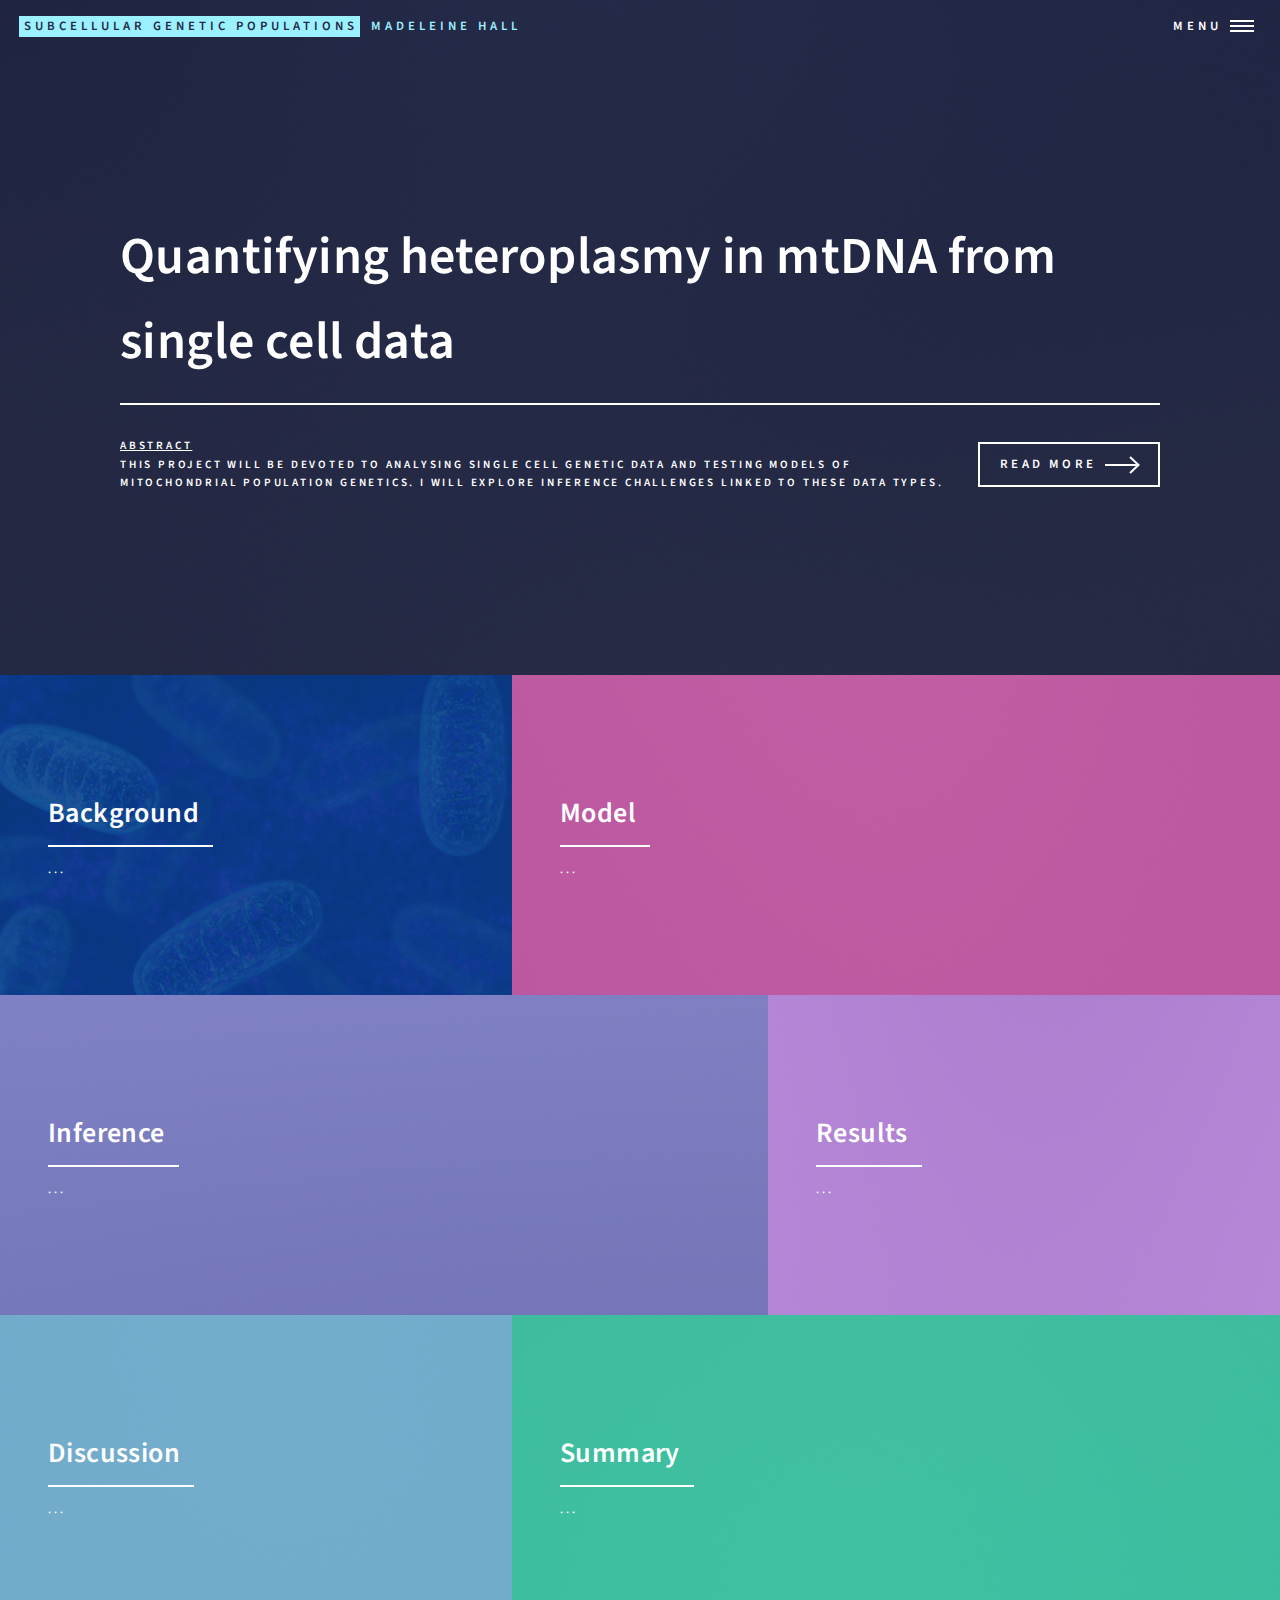
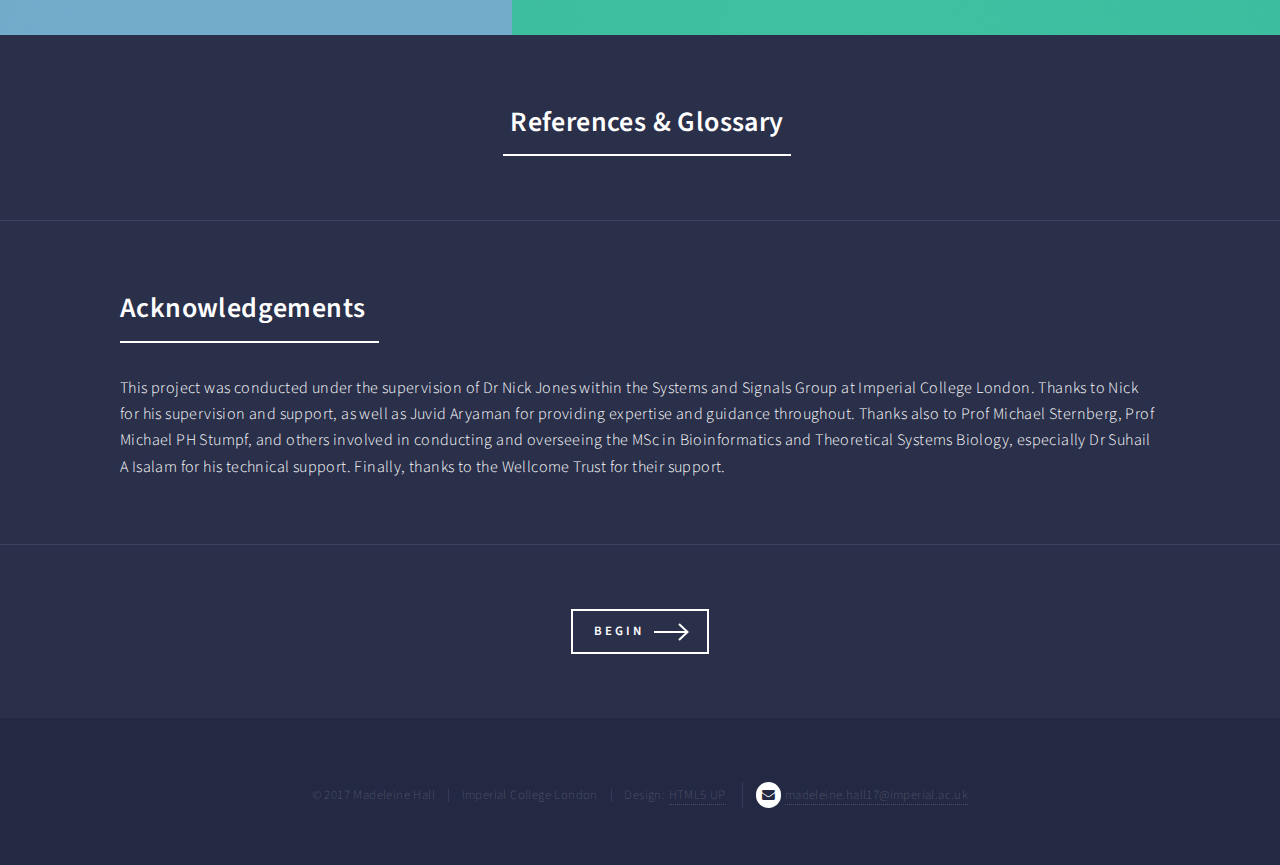
==== index.html @ 68532ef4 "latest" ====
<!DOCTYPE HTML>
<!--
	FORTY by HTML5
	html5up.net | @ajlkn
	Free for personal and commercial use under the CCA 3.0 license (html5up.net/license)
-->
<html>
	<head>
		<title>Subcellular Genetic Populations</title>
		<meta charset="utf-8" />
		<meta name="viewport" content="width=device-width, initial-scale=1, user-scalable=no" />
		<!--[if lte IE 8]><script src="assets/js/ie/html5shiv.js"></script><![endif]-->
		<link rel="stylesheet" href="assets/css/main.css" />
		<!--[if lte IE 9]><link rel="stylesheet" href="assets/css/ie9.css" /><![endif]-->
		<!--[if lte IE 8]><link rel="stylesheet" href="assets/css/ie8.css" /><![endif]-->
	</head>
	<body>

		<!-- Wrapper -->
			<div id="wrapper">

				<!-- Header -->
					<header id="header" class="alt">
						<a href="index.html" class="logo"><strong>Subcellular Genetic Populations</strong> <span>Madeleine Hall</span></a>
						<nav>
							<a href="#menu">Menu</a>
						</nav>
					</header>

				<!-- Menu -->
					<nav id="menu">
						<ul class="links">
							<li><a href="index.html">Home</a></li>
							<li><a href="background.html">Background</a></li>
							<li><a href="model.html">Model</a></li>
							<li><a href="inference.html">Inference</a></li>
							<li><a href="results.html">Results</a></li>
							<li><a href="discussion.html">Discussion</a></li>
							<li><a href="summary.html">Summary</a></li>
							<li><a href="references.html">References & Glossary</a></li>
						</ul>
						<ul class="actions vertical">
							<li><a href="#" class="button special fit">Read More</a></li>

						</ul>
					</nav>

				<!-- Banner -->
					<section id="banner" class="major">
						<div class="inner">

							<header class="major">
								<h1>Quantifying heteroplasmy in mtDNA from single cell data</h1>

							</header>
							<div class="content">
								<p> <u>Abstract</u> <br /> This project will be devoted to analysing single cell genetic data and testing models of
mitochondrial population genetics. I will explore inference challenges linked to these data types.<br />
</p>
								<ul class="actions">
									<li><a href="#one" class="button next scrolly">Read More</a></li>
								</ul>
							</div>
						</div>
					</section>

				<!-- Main -->
					<div id="main">

						<!-- One -->
							<section id="one" class="tiles">
								<article>
									<span class="image">
										<img src="images/mitochondria.jpg" alt="" />
									</span>
									<header class="major">
										<h3><a href="background.html" class="link">Background</a></h3>
										<p>...</p>
									</header>
								</article>
								<article>
									<span class="image">
										<img src="images/pic02.jpg" alt="" />
									</span>
									<header class="major">
										<h3><a href="model.html" class="link">Model</a></h3>
										<p>...</p>
									</header>
								</article>
								<article>
									<span class="image">
										<img src="images/pic03.jpg" alt="" />
									</span>
									<header class="major">
										<h3><a href="inference.html" class="link">Inference</a></h3>
										<p>...</p>
									</header>
								</article>
								<article>
									<span class="image">
										<img src="images/pic04.jpg" alt="" />
									</span>
									<header class="major">
										<h3><a href="results.html" class="link">Results</a></h3>
										<p>...</p>
									</header>
								</article>
								<article>
									<span class="image">
										<img src="images/pic05.jpg" alt="" />
									</span>
									<header class="major">
										<h3><a href="discussion.html" class="link">Discussion</a></h3>
										<p>...</p>
									</header>
								</article>
								<article>
									<span class="image">
										<img src="images/pic06.jpg" alt="" />
									</span>
									<header class="major">
										<h3><a href="summary.html" class="link">Summary</a></h3>
										<p>...</p>
									</header>
								</article>
							</section>


						<!-- Two -->
							<section id="refs">
								<div class="inner">
									<ul class="actions">
										<center>
											<header class="major">
												<h2><a href="references.html" class="link">References & Glossary</a></h2>
											</header>
										</center>
									</ul>

								</div>
							</section>


							<section id="two">
								<div class="inner">
									<header class="major">
										<h2>Acknowledgements</h2>
									</header>
									<p>This project was conducted under the supervision of Dr Nick Jones within the Systems and Signals Group at Imperial College London. Thanks to Nick for his supervision and support, as well as Juvid Aryaman for providing expertise and guidance throughout. Thanks also to Prof Michael Sternberg, Prof Michael PH Stumpf, and others involved in conducting and overseeing the MSc in Bioinformatics and Theoretical Systems Biology, especially Dr Suhail A Isalam for his technical support. Finally, thanks to the Wellcome Trust for their support.</p>
									<!-- <ul class="actions">
										<li><a href="landing.html" class="button next">Get Started</a></li>
									</ul> -->
								</div>


							</section>

							<section id="next">
								<div class="inner">
									<ul class="actions">
										<center>
										<li><a href="background.html" class="button next">Begin</a></li>
									</center>
									</ul>
								</div>
							</section>

					</div>

				<!-- Contact -->
					<!-- <section id="contact">
						<div class="inner">
							<section>
								<form method="post" action="#">
									<div class="field half first">
										<label for="name">Name</label>
										<input type="text" name="name" id="name" />
									</div>
									<div class="field half">
										<label for="email">Email</label>
										<input type="text" name="email" id="email" />
									</div>
									<div class="field">
										<label for="message">Message</label>
										<textarea name="message" id="message" rows="6"></textarea>
									</div>
									<ul class="actions">
										<li><input type="submit" value="Send Message" class="special" /></li>
										<li><input type="reset" value="Clear" /></li>
									</ul>
								</form>
							</section>
							<section class="split">
								<section>
									<div class="contact-method">
										<span class="icon alt fa-envelope"></span>
										<h3>Email</h3>
										<a href="#">madeleine.hall17@imperial.ac.uk</a>
									</div>
								</section> -->
								<!-- <section>
									<div class="contact-method">
										<span class="icon alt fa-phone"></span>
										<h3>Phone</h3>
										<span>(000) 000-0000 x12387</span>
									</div>
								</section> -->
								<!-- <section>
									<div class="contact-method">
										<span class="icon alt fa-home"></span>
										<h3>Address</h3>
										<span>1234 Somewhere Road #5432<br />
										Nashville, TN 00000<br />
										United States of America</span>
									</div>
								</section> -->
							<!-- </section>
						</div>
					</section> -->

				<!-- Footer -->
					<footer id="footer">
						<div class="inner">
						<center>

							<!-- <ul class="icons">
								<li><a href="#" class="icon alt fa-twitter"><span class="label">Twitter</span></a></li>
								<li><a href="#" class="icon alt fa-facebook"><span class="label">Facebook</span></a></li>
								<li><a href="#" class="icon alt fa-instagram"><span class="label">Instagram</span></a></li>
								<li><a href="#" class="icon alt fa-github"><span class="label">GitHub</span></a></li>
								<li><a href="#" class="icon alt fa-linkedin"><span class="label">LinkedIn</span></a></li>
							</ul> -->
							<ul class="copyright">
								<li>&copy; 2017 Madeleine Hall</li><li>Imperial College London</li><li>Design: <a href="https://html5up.net">HTML5 UP</a></li>
								<li> <span class="icon alt fa-envelope"> </span> <a>madeleine.hall17@imperial.ac.uk</a>
							</ul>
						</center>

						</div>

					</footer>

			</div>


		<!-- Scripts -->
			<script src="assets/js/jquery.min.js"></script>
			<script src="assets/js/jquery.scrolly.min.js"></script>
			<script src="assets/js/jquery.scrollex.min.js"></script>
			<script src="assets/js/skel.min.js"></script>
			<script src="assets/js/util.js"></script>
			<!--[if lte IE 8]><script src="assets/js/ie/respond.min.js"></script><![endif]-->
			<script src="assets/js/main.js"></script>


	</body>
</html>
---- assets/css/main.css ----
@import url(font-awesome.min.css);
@import url("https://fonts.googleapis.com/css?family=Source+Sans+Pro:300,300italic,600,600italic");

/*
	Forty by HTML5 UP
	html5up.net | @ajlkn
	Free for personal and commercial use under the CCA 3.0 license (html5up.net/license)
*/

/* Reset */

	html, body, div, span, applet, object, iframe, h1, h2, h3, h4, h5, h6, p, blockquote, pre, a, abbr, acronym, address, big, cite, code, del, dfn, em, img, ins, kbd, q, s, samp, small, strike, strong, sub, sup, tt, var, b, u, i, center, dl, dt, dd, ol, ul, li, fieldset, form, label, legend, table, caption, tbody, tfoot, thead, tr, th, td, article, aside, canvas, details, embed, figure, figcaption, footer, header, hgroup, menu, nav, output, ruby, section, summary, time, mark, audio, video {
		margin: 0;
		padding: 0;
		border: 0;
		font-size: 100%;
		font: inherit;
		vertical-align: baseline;
	}

	article, aside, details, figcaption, figure, footer, header, hgroup, menu, nav, section {
		display: block;
	}

	body {
		line-height: 1;
	}

	ol, ul {
		list-style: none;
	}

	blockquote, q {
		quotes: none;
	}

	blockquote:before, blockquote:after, q:before, q:after {
		content: '';
		content: none;
	}

	table {
		border-collapse: collapse;
		border-spacing: 0;
	}

	body {
		-webkit-text-size-adjust: none;
	}

/* Box Model */

	*, *:before, *:after {
		-moz-box-sizing: border-box;
		-webkit-box-sizing: border-box;
		box-sizing: border-box;
	}

/* Grid */

	.row {
		border-bottom: solid 1px transparent;
		-moz-box-sizing: border-box;
		-webkit-box-sizing: border-box;
		box-sizing: border-box;
	}

	.row > * {
		float: left;
		-moz-box-sizing: border-box;
		-webkit-box-sizing: border-box;
		box-sizing: border-box;
	}

	.row:after, .row:before {
		content: '';
		display: block;
		clear: both;
		height: 0;
	}

	.row.uniform > * > :first-child {
		margin-top: 0;
	}

	.row.uniform > * > :last-child {
		margin-bottom: 0;
	}

	.row.\30 \25 > * {
		padding: 0 0 0 0em;
	}

	.row.\30 \25 {
		margin: 0 0 -1px 0em;
	}

	.row.uniform.\30 \25 > * {
		padding: 0em 0 0 0em;
	}

	.row.uniform.\30 \25 {
		margin: 0em 0 -1px 0em;
	}

	.row > * {
		padding: 0 0 0 2em;
	}

	.row {
		margin: 0 0 -1px -2em;
	}

	.row.uniform > * {
		padding: 2em 0 0 2em;
	}

	.row.uniform {
		margin: -2em 0 -1px -2em;
	}

	.row.\32 00\25 > * {
		padding: 0 0 0 4em;
	}

	.row.\32 00\25 {
		margin: 0 0 -1px -4em;
	}

	.row.uniform.\32 00\25 > * {
		padding: 4em 0 0 4em;
	}

	.row.uniform.\32 00\25 {
		margin: -4em 0 -1px -4em;
	}

	.row.\31 50\25 > * {
		padding: 0 0 0 3em;
	}

	.row.\31 50\25 {
		margin: 0 0 -1px -3em;
	}

	.row.uniform.\31 50\25 > * {
		padding: 3em 0 0 3em;
	}

	.row.uniform.\31 50\25 {
		margin: -3em 0 -1px -3em;
	}

	.row.\35 0\25 > * {
		padding: 0 0 0 1em;
	}

	.row.\35 0\25 {
		margin: 0 0 -1px -1em;
	}

	.row.uniform.\35 0\25 > * {
		padding: 1em 0 0 1em;
	}

	.row.uniform.\35 0\25 {
		margin: -1em 0 -1px -1em;
	}

	.row.\32 5\25 > * {
		padding: 0 0 0 0.5em;
	}

	.row.\32 5\25 {
		margin: 0 0 -1px -0.5em;
	}

	.row.uniform.\32 5\25 > * {
		padding: 0.5em 0 0 0.5em;
	}

	.row.uniform.\32 5\25 {
		margin: -0.5em 0 -1px -0.5em;
	}

	.\31 2u, .\31 2u\24 {
		width: 100%;
		clear: none;
		margin-left: 0;
	}

	.\31 1u, .\31 1u\24 {
		width: 91.6666666667%;
		clear: none;
		margin-left: 0;
	}

	.\31 0u, .\31 0u\24 {
		width: 83.3333333333%;
		clear: none;
		margin-left: 0;
	}

	.\39 u, .\39 u\24 {
		width: 75%;
		clear: none;
		margin-left: 0;
	}

	.\38 u, .\38 u\24 {
		width: 66.6666666667%;
		clear: none;
		margin-left: 0;
	}

	.\37 u, .\37 u\24 {
		width: 58.3333333333%;
		clear: none;
		margin-left: 0;
	}

	.\36 u, .\36 u\24 {
		width: 50%;
		clear: none;
		margin-left: 0;
	}

	.\35 u, .\35 u\24 {
		width: 41.6666666667%;
		clear: none;
		margin-left: 0;
	}

	.\34 u, .\34 u\24 {
		width: 33.3333333333%;
		clear: none;
		margin-left: 0;
	}

	.\33 u, .\33 u\24 {
		width: 25%;
		clear: none;
		margin-left: 0;
	}

	.\32 u, .\32 u\24 {
		width: 16.6666666667%;
		clear: none;
		margin-left: 0;
	}

	.\31 u, .\31 u\24 {
		width: 8.3333333333%;
		clear: none;
		margin-left: 0;
	}

	.\31 2u\24 + *,
	.\31 1u\24 + *,
	.\31 0u\24 + *,
	.\39 u\24 + *,
	.\38 u\24 + *,
	.\37 u\24 + *,
	.\36 u\24 + *,
	.\35 u\24 + *,
	.\34 u\24 + *,
	.\33 u\24 + *,
	.\32 u\24 + *,
	.\31 u\24 + * {
		clear: left;
	}

	.\-11u {
		margin-left: 91.66667%;
	}

	.\-10u {
		margin-left: 83.33333%;
	}

	.\-9u {
		margin-left: 75%;
	}

	.\-8u {
		margin-left: 66.66667%;
	}

	.\-7u {
		margin-left: 58.33333%;
	}

	.\-6u {
		margin-left: 50%;
	}

	.\-5u {
		margin-left: 41.66667%;
	}

	.\-4u {
		margin-left: 33.33333%;
	}

	.\-3u {
		margin-left: 25%;
	}

	.\-2u {
		margin-left: 16.66667%;
	}

	.\-1u {
		margin-left: 8.33333%;
	}

	@media screen and (max-width: 1680px) {

		.row > * {
			padding: 0 0 0 2em;
		}

		.row {
			margin: 0 0 -1px -2em;
		}

		.row.uniform > * {
			padding: 2em 0 0 2em;
		}

		.row.uniform {
			margin: -2em 0 -1px -2em;
		}

		.row.\32 00\25 > * {
			padding: 0 0 0 4em;
		}

		.row.\32 00\25 {
			margin: 0 0 -1px -4em;
		}

		.row.uniform.\32 00\25 > * {
			padding: 4em 0 0 4em;
		}

		.row.uniform.\32 00\25 {
			margin: -4em 0 -1px -4em;
		}

		.row.\31 50\25 > * {
			padding: 0 0 0 3em;
		}

		.row.\31 50\25 {
			margin: 0 0 -1px -3em;
		}

		.row.uniform.\31 50\25 > * {
			padding: 3em 0 0 3em;
		}

		.row.uniform.\31 50\25 {
			margin: -3em 0 -1px -3em;
		}

		.row.\35 0\25 > * {
			padding: 0 0 0 1em;
		}

		.row.\35 0\25 {
			margin: 0 0 -1px -1em;
		}

		.row.uniform.\35 0\25 > * {
			padding: 1em 0 0 1em;
		}

		.row.uniform.\35 0\25 {
			margin: -1em 0 -1px -1em;
		}

		.row.\32 5\25 > * {
			padding: 0 0 0 0.5em;
		}

		.row.\32 5\25 {
			margin: 0 0 -1px -0.5em;
		}

		.row.uniform.\32 5\25 > * {
			padding: 0.5em 0 0 0.5em;
		}

		.row.uniform.\32 5\25 {
			margin: -0.5em 0 -1px -0.5em;
		}

		.\31 2u\28xlarge\29, .\31 2u\24\28xlarge\29 {
			width: 100%;
			clear: none;
			margin-left: 0;
		}

		.\31 1u\28xlarge\29, .\31 1u\24\28xlarge\29 {
			width: 91.6666666667%;
			clear: none;
			margin-left: 0;
		}

		.\31 0u\28xlarge\29, .\31 0u\24\28xlarge\29 {
			width: 83.3333333333%;
			clear: none;
			margin-left: 0;
		}

		.\39 u\28xlarge\29, .\39 u\24\28xlarge\29 {
			width: 75%;
			clear: none;
			margin-left: 0;
		}

		.\38 u\28xlarge\29, .\38 u\24\28xlarge\29 {
			width: 66.6666666667%;
			clear: none;
			margin-left: 0;
		}

		.\37 u\28xlarge\29, .\37 u\24\28xlarge\29 {
			width: 58.3333333333%;
			clear: none;
			margin-left: 0;
		}

		.\36 u\28xlarge\29, .\36 u\24\28xlarge\29 {
			width: 50%;
			clear: none;
			margin-left: 0;
		}

		.\35 u\28xlarge\29, .\35 u\24\28xlarge\29 {
			width: 41.6666666667%;
			clear: none;
			margin-left: 0;
		}

		.\34 u\28xlarge\29, .\34 u\24\28xlarge\29 {
			width: 33.3333333333%;
			clear: none;
			margin-left: 0;
		}

		.\33 u\28xlarge\29, .\33 u\24\28xlarge\29 {
			width: 25%;
			clear: none;
			margin-left: 0;
		}

		.\32 u\28xlarge\29, .\32 u\24\28xlarge\29 {
			width: 16.6666666667%;
			clear: none;
			margin-left: 0;
		}

		.\31 u\28xlarge\29, .\31 u\24\28xlarge\29 {
			width: 8.3333333333%;
			clear: none;
			margin-left: 0;
		}

		.\31 2u\24\28xlarge\29 + *,
		.\31 1u\24\28xlarge\29 + *,
		.\31 0u\24\28xlarge\29 + *,
		.\39 u\24\28xlarge\29 + *,
		.\38 u\24\28xlarge\29 + *,
		.\37 u\24\28xlarge\29 + *,
		.\36 u\24\28xlarge\29 + *,
		.\35 u\24\28xlarge\29 + *,
		.\34 u\24\28xlarge\29 + *,
		.\33 u\24\28xlarge\29 + *,
		.\32 u\24\28xlarge\29 + *,
		.\31 u\24\28xlarge\29 + * {
			clear: left;
		}

		.\-11u\28xlarge\29 {
			margin-left: 91.66667%;
		}

		.\-10u\28xlarge\29 {
			margin-left: 83.33333%;
		}

		.\-9u\28xlarge\29 {
			margin-left: 75%;
		}

		.\-8u\28xlarge\29 {
			margin-left: 66.66667%;
		}

		.\-7u\28xlarge\29 {
			margin-left: 58.33333%;
		}

		.\-6u\28xlarge\29 {
			margin-left: 50%;
		}

		.\-5u\28xlarge\29 {
			margin-left: 41.66667%;
		}

		.\-4u\28xlarge\29 {
			margin-left: 33.33333%;
		}

		.\-3u\28xlarge\29 {
			margin-left: 25%;
		}

		.\-2u\28xlarge\29 {
			margin-left: 16.66667%;
		}

		.\-1u\28xlarge\29 {
			margin-left: 8.33333%;
		}

	}

	@media screen and (max-width: 1280px) {

		.row > * {
			padding: 0 0 0 1.5em;
		}

		.row {
			margin: 0 0 -1px -1.5em;
		}

		.row.uniform > * {
			padding: 1.5em 0 0 1.5em;
		}

		.row.uniform {
			margin: -1.5em 0 -1px -1.5em;
		}

		.row.\32 00\25 > * {
			padding: 0 0 0 3em;
		}

		.row.\32 00\25 {
			margin: 0 0 -1px -3em;
		}

		.row.uniform.\32 00\25 > * {
			padding: 3em 0 0 3em;
		}

		.row.uniform.\32 00\25 {
			margin: -3em 0 -1px -3em;
		}

		.row.\31 50\25 > * {
			padding: 0 0 0 2.25em;
		}

		.row.\31 50\25 {
			margin: 0 0 -1px -2.25em;
		}

		.row.uniform.\31 50\25 > * {
			padding: 2.25em 0 0 2.25em;
		}

		.row.uniform.\31 50\25 {
			margin: -2.25em 0 -1px -2.25em;
		}

		.row.\35 0\25 > * {
			padding: 0 0 0 0.75em;
		}

		.row.\35 0\25 {
			margin: 0 0 -1px -0.75em;
		}

		.row.uniform.\35 0\25 > * {
			padding: 0.75em 0 0 0.75em;
		}

		.row.uniform.\35 0\25 {
			margin: -0.75em 0 -1px -0.75em;
		}

		.row.\32 5\25 > * {
			padding: 0 0 0 0.375em;
		}

		.row.\32 5\25 {
			margin: 0 0 -1px -0.375em;
		}

		.row.uniform.\32 5\25 > * {
			padding: 0.375em 0 0 0.375em;
		}

		.row.uniform.\32 5\25 {
			margin: -0.375em 0 -1px -0.375em;
		}

		.\31 2u\28large\29, .\31 2u\24\28large\29 {
			width: 100%;
			clear: none;
			margin-left: 0;
		}

		.\31 1u\28large\29, .\31 1u\24\28large\29 {
			width: 91.6666666667%;
			clear: none;
			margin-left: 0;
		}

		.\31 0u\28large\29, .\31 0u\24\28large\29 {
			width: 83.3333333333%;
			clear: none;
			margin-left: 0;
		}

		.\39 u\28large\29, .\39 u\24\28large\29 {
			width: 75%;
			clear: none;
			margin-left: 0;
		}

		.\38 u\28large\29, .\38 u\24\28large\29 {
			width: 66.6666666667%;
			clear: none;
			margin-left: 0;
		}

		.\37 u\28large\29, .\37 u\24\28large\29 {
			width: 58.3333333333%;
			clear: none;
			margin-left: 0;
		}

		.\36 u\28large\29, .\36 u\24\28large\29 {
			width: 50%;
			clear: none;
			margin-left: 0;
		}

		.\35 u\28large\29, .\35 u\24\28large\29 {
			width: 41.6666666667%;
			clear: none;
			margin-left: 0;
		}

		.\34 u\28large\29, .\34 u\24\28large\29 {
			width: 33.3333333333%;
			clear: none;
			margin-left: 0;
		}

		.\33 u\28large\29, .\33 u\24\28large\29 {
			width: 25%;
			clear: none;
			margin-left: 0;
		}

		.\32 u\28large\29, .\32 u\24\28large\29 {
			width: 16.6666666667%;
			clear: none;
			margin-left: 0;
		}

		.\31 u\28large\29, .\31 u\24\28large\29 {
			width: 8.3333333333%;
			clear: none;
			margin-left: 0;
		}

		.\31 2u\24\28large\29 + *,
		.\31 1u\24\28large\29 + *,
		.\31 0u\24\28large\29 + *,
		.\39 u\24\28large\29 + *,
		.\38 u\24\28large\29 + *,
		.\37 u\24\28large\29 + *,
		.\36 u\24\28large\29 + *,
		.\35 u\24\28large\29 + *,
		.\34 u\24\28large\29 + *,
		.\33 u\24\28large\29 + *,
		.\32 u\24\28large\29 + *,
		.\31 u\24\28large\29 + * {
			clear: left;
		}

		.\-11u\28large\29 {
			margin-left: 91.66667%;
		}

		.\-10u\28large\29 {
			margin-left: 83.33333%;
		}

		.\-9u\28large\29 {
			margin-left: 75%;
		}

		.\-8u\28large\29 {
			margin-left: 66.66667%;
		}

		.\-7u\28large\29 {
			margin-left: 58.33333%;
		}

		.\-6u\28large\29 {
			margin-left: 50%;
		}

		.\-5u\28large\29 {
			margin-left: 41.66667%;
		}

		.\-4u\28large\29 {
			margin-left: 33.33333%;
		}

		.\-3u\28large\29 {
			margin-left: 25%;
		}

		.\-2u\28large\29 {
			margin-left: 16.66667%;
		}

		.\-1u\28large\29 {
			margin-left: 8.33333%;
		}

	}

	@media screen and (max-width: 980px) {

		.row > * {
			padding: 0 0 0 1.5em;
		}

		.row {
			margin: 0 0 -1px -1.5em;
		}

		.row.uniform > * {
			padding: 1.5em 0 0 1.5em;
		}

		.row.uniform {
			margin: -1.5em 0 -1px -1.5em;
		}

		.row.\32 00\25 > * {
			padding: 0 0 0 3em;
		}

		.row.\32 00\25 {
			margin: 0 0 -1px -3em;
		}

		.row.uniform.\32 00\25 > * {
			padding: 3em 0 0 3em;
		}

		.row.uniform.\32 00\25 {
			margin: -3em 0 -1px -3em;
		}

		.row.\31 50\25 > * {
			padding: 0 0 0 2.25em;
		}

		.row.\31 50\25 {
			margin: 0 0 -1px -2.25em;
		}

		.row.uniform.\31 50\25 > * {
			padding: 2.25em 0 0 2.25em;
		}

		.row.uniform.\31 50\25 {
			margin: -2.25em 0 -1px -2.25em;
		}

		.row.\35 0\25 > * {
			padding: 0 0 0 0.75em;
		}

		.row.\35 0\25 {
			margin: 0 0 -1px -0.75em;
		}

		.row.uniform.\35 0\25 > * {
			padding: 0.75em 0 0 0.75em;
		}

		.row.uniform.\35 0\25 {
			margin: -0.75em 0 -1px -0.75em;
		}

		.row.\32 5\25 > * {
			padding: 0 0 0 0.375em;
		}

		.row.\32 5\25 {
			margin: 0 0 -1px -0.375em;
		}

		.row.uniform.\32 5\25 > * {
			padding: 0.375em 0 0 0.375em;
		}

		.row.uniform.\32 5\25 {
			margin: -0.375em 0 -1px -0.375em;
		}

		.\31 2u\28medium\29, .\31 2u\24\28medium\29 {
			width: 100%;
			clear: none;
			margin-left: 0;
		}

		.\31 1u\28medium\29, .\31 1u\24\28medium\29 {
			width: 91.6666666667%;
			clear: none;
			margin-left: 0;
		}

		.\31 0u\28medium\29, .\31 0u\24\28medium\29 {
			width: 83.3333333333%;
			clear: none;
			margin-left: 0;
		}

		.\39 u\28medium\29, .\39 u\24\28medium\29 {
			width: 75%;
			clear: none;
			margin-left: 0;
		}

		.\38 u\28medium\29, .\38 u\24\28medium\29 {
			width: 66.6666666667%;
			clear: none;
			margin-left: 0;
		}

		.\37 u\28medium\29, .\37 u\24\28medium\29 {
			width: 58.3333333333%;
			clear: none;
			margin-left: 0;
		}

		.\36 u\28medium\29, .\36 u\24\28medium\29 {
			width: 50%;
			clear: none;
			margin-left: 0;
		}

		.\35 u\28medium\29, .\35 u\24\28medium\29 {
			width: 41.6666666667%;
			clear: none;
			margin-left: 0;
		}

		.\34 u\28medium\29, .\34 u\24\28medium\29 {
			width: 33.3333333333%;
			clear: none;
			margin-left: 0;
		}

		.\33 u\28medium\29, .\33 u\24\28medium\29 {
			width: 25%;
			clear: none;
			margin-left: 0;
		}

		.\32 u\28medium\29, .\32 u\24\28medium\29 {
			width: 16.6666666667%;
			clear: none;
			margin-left: 0;
		}

		.\31 u\28medium\29, .\31 u\24\28medium\29 {
			width: 8.3333333333%;
			clear: none;
			margin-left: 0;
		}

		.\31 2u\24\28medium\29 + *,
		.\31 1u\24\28medium\29 + *,
		.\31 0u\24\28medium\29 + *,
		.\39 u\24\28medium\29 + *,
		.\38 u\24\28medium\29 + *,
		.\37 u\24\28medium\29 + *,
		.\36 u\24\28medium\29 + *,
		.\35 u\24\28medium\29 + *,
		.\34 u\24\28medium\29 + *,
		.\33 u\24\28medium\29 + *,
		.\32 u\24\28medium\29 + *,
		.\31 u\24\28medium\29 + * {
			clear: left;
		}

		.\-11u\28medium\29 {
			margin-left: 91.66667%;
		}

		.\-10u\28medium\29 {
			margin-left: 83.33333%;
		}

		.\-9u\28medium\29 {
			margin-left: 75%;
		}

		.\-8u\28medium\29 {
			margin-left: 66.66667%;
		}

		.\-7u\28medium\29 {
			margin-left: 58.33333%;
		}

		.\-6u\28medium\29 {
			margin-left: 50%;
		}

		.\-5u\28medium\29 {
			margin-left: 41.66667%;
		}

		.\-4u\28medium\29 {
			margin-left: 33.33333%;
		}

		.\-3u\28medium\29 {
			margin-left: 25%;
		}

		.\-2u\28medium\29 {
			margin-left: 16.66667%;
		}

		.\-1u\28medium\29 {
			margin-left: 8.33333%;
		}

	}

	@media screen and (max-width: 736px) {

		.row > * {
			padding: 0 0 0 1.25em;
		}

		.row {
			margin: 0 0 -1px -1.25em;
		}

		.row.uniform > * {
			padding: 1.25em 0 0 1.25em;
		}

		.row.uniform {
			margin: -1.25em 0 -1px -1.25em;
		}

		.row.\32 00\25 > * {
			padding: 0 0 0 2.5em;
		}

		.row.\32 00\25 {
			margin: 0 0 -1px -2.5em;
		}

		.row.uniform.\32 00\25 > * {
			padding: 2.5em 0 0 2.5em;
		}

		.row.uniform.\32 00\25 {
			margin: -2.5em 0 -1px -2.5em;
		}

		.row.\31 50\25 > * {
			padding: 0 0 0 1.875em;
		}

		.row.\31 50\25 {
			margin: 0 0 -1px -1.875em;
		}

		.row.uniform.\31 50\25 > * {
			padding: 1.875em 0 0 1.875em;
		}

		.row.uniform.\31 50\25 {
			margin: -1.875em 0 -1px -1.875em;
		}

		.row.\35 0\25 > * {
			padding: 0 0 0 0.625em;
		}

		.row.\35 0\25 {
			margin: 0 0 -1px -0.625em;
		}

		.row.uniform.\35 0\25 > * {
			padding: 0.625em 0 0 0.625em;
		}

		.row.uniform.\35 0\25 {
			margin: -0.625em 0 -1px -0.625em;
		}

		.row.\32 5\25 > * {
			padding: 0 0 0 0.3125em;
		}

		.row.\32 5\25 {
			margin: 0 0 -1px -0.3125em;
		}

		.row.uniform.\32 5\25 > * {
			padding: 0.3125em 0 0 0.3125em;
		}

		.row.uniform.\32 5\25 {
			margin: -0.3125em 0 -1px -0.3125em;
		}

		.\31 2u\28small\29, .\31 2u\24\28small\29 {
			width: 100%;
			clear: none;
			margin-left: 0;
		}

		.\31 1u\28small\29, .\31 1u\24\28small\29 {
			width: 91.6666666667%;
			clear: none;
			margin-left: 0;
		}

		.\31 0u\28small\29, .\31 0u\24\28small\29 {
			width: 83.3333333333%;
			clear: none;
			margin-left: 0;
		}

		.\39 u\28small\29, .\39 u\24\28small\29 {
			width: 75%;
			clear: none;
			margin-left: 0;
		}

		.\38 u\28small\29, .\38 u\24\28small\29 {
			width: 66.6666666667%;
			clear: none;
			margin-left: 0;
		}

		.\37 u\28small\29, .\37 u\24\28small\29 {
			width: 58.3333333333%;
			clear: none;
			margin-left: 0;
		}

		.\36 u\28small\29, .\36 u\24\28small\29 {
			width: 50%;
			clear: none;
			margin-left: 0;
		}

		.\35 u\28small\29, .\35 u\24\28small\29 {
			width: 41.6666666667%;
			clear: none;
			margin-left: 0;
		}

		.\34 u\28small\29, .\34 u\24\28small\29 {
			width: 33.3333333333%;
			clear: none;
			margin-left: 0;
		}

		.\33 u\28small\29, .\33 u\24\28small\29 {
			width: 25%;
			clear: none;
			margin-left: 0;
		}

		.\32 u\28small\29, .\32 u\24\28small\29 {
			width: 16.6666666667%;
			clear: none;
			margin-left: 0;
		}

		.\31 u\28small\29, .\31 u\24\28small\29 {
			width: 8.3333333333%;
			clear: none;
			margin-left: 0;
		}

		.\31 2u\24\28small\29 + *,
		.\31 1u\24\28small\29 + *,
		.\31 0u\24\28small\29 + *,
		.\39 u\24\28small\29 + *,
		.\38 u\24\28small\29 + *,
		.\37 u\24\28small\29 + *,
		.\36 u\24\28small\29 + *,
		.\35 u\24\28small\29 + *,
		.\34 u\24\28small\29 + *,
		.\33 u\24\28small\29 + *,
		.\32 u\24\28small\29 + *,
		.\31 u\24\28small\29 + * {
			clear: left;
		}

		.\-11u\28small\29 {
			margin-left: 91.66667%;
		}

		.\-10u\28small\29 {
			margin-left: 83.33333%;
		}

		.\-9u\28small\29 {
			margin-left: 75%;
		}

		.\-8u\28small\29 {
			margin-left: 66.66667%;
		}

		.\-7u\28small\29 {
			margin-left: 58.33333%;
		}

		.\-6u\28small\29 {
			margin-left: 50%;
		}

		.\-5u\28small\29 {
			margin-left: 41.66667%;
		}

		.\-4u\28small\29 {
			margin-left: 33.33333%;
		}

		.\-3u\28small\29 {
			margin-left: 25%;
		}

		.\-2u\28small\29 {
			margin-left: 16.66667%;
		}

		.\-1u\28small\29 {
			margin-left: 8.33333%;
		}

	}

	@media screen and (max-width: 480px) {

		.row > * {
			padding: 0 0 0 1.25em;
		}

		.row {
			margin: 0 0 -1px -1.25em;
		}

		.row.uniform > * {
			padding: 1.25em 0 0 1.25em;
		}

		.row.uniform {
			margin: -1.25em 0 -1px -1.25em;
		}

		.row.\32 00\25 > * {
			padding: 0 0 0 2.5em;
		}

		.row.\32 00\25 {
			margin: 0 0 -1px -2.5em;
		}

		.row.uniform.\32 00\25 > * {
			padding: 2.5em 0 0 2.5em;
		}

		.row.uniform.\32 00\25 {
			margin: -2.5em 0 -1px -2.5em;
		}

		.row.\31 50\25 > * {
			padding: 0 0 0 1.875em;
		}

		.row.\31 50\25 {
			margin: 0 0 -1px -1.875em;
		}

		.row.uniform.\31 50\25 > * {
			padding: 1.875em 0 0 1.875em;
		}

		.row.uniform.\31 50\25 {
			margin: -1.875em 0 -1px -1.875em;
		}

		.row.\35 0\25 > * {
			padding: 0 0 0 0.625em;
		}

		.row.\35 0\25 {
			margin: 0 0 -1px -0.625em;
		}

		.row.uniform.\35 0\25 > * {
			padding: 0.625em 0 0 0.625em;
		}

		.row.uniform.\35 0\25 {
			margin: -0.625em 0 -1px -0.625em;
		}

		.row.\32 5\25 > * {
			padding: 0 0 0 0.3125em;
		}

		.row.\32 5\25 {
			margin: 0 0 -1px -0.3125em;
		}

		.row.uniform.\32 5\25 > * {
			padding: 0.3125em 0 0 0.3125em;
		}

		.row.uniform.\32 5\25 {
			margin: -0.3125em 0 -1px -0.3125em;
		}

		.\31 2u\28xsmall\29, .\31 2u\24\28xsmall\29 {
			width: 100%;
			clear: none;
			margin-left: 0;
		}

		.\31 1u\28xsmall\29, .\31 1u\24\28xsmall\29 {
			width: 91.6666666667%;
			clear: none;
			margin-left: 0;
		}

		.\31 0u\28xsmall\29, .\31 0u\24\28xsmall\29 {
			width: 83.3333333333%;
			clear: none;
			margin-left: 0;
		}

		.\39 u\28xsmall\29, .\39 u\24\28xsmall\29 {
			width: 75%;
			clear: none;
			margin-left: 0;
		}

		.\38 u\28xsmall\29, .\38 u\24\28xsmall\29 {
			width: 66.6666666667%;
			clear: none;
			margin-left: 0;
		}

		.\37 u\28xsmall\29, .\37 u\24\28xsmall\29 {
			width: 58.3333333333%;
			clear: none;
			margin-left: 0;
		}

		.\36 u\28xsmall\29, .\36 u\24\28xsmall\29 {
			width: 50%;
			clear: none;
			margin-left: 0;
		}

		.\35 u\28xsmall\29, .\35 u\24\28xsmall\29 {
			width: 41.6666666667%;
			clear: none;
			margin-left: 0;
		}

		.\34 u\28xsmall\29, .\34 u\24\28xsmall\29 {
			width: 33.3333333333%;
			clear: none;
			margin-left: 0;
		}

		.\33 u\28xsmall\29, .\33 u\24\28xsmall\29 {
			width: 25%;
			clear: none;
			margin-left: 0;
		}

		.\32 u\28xsmall\29, .\32 u\24\28xsmall\29 {
			width: 16.6666666667%;
			clear: none;
			margin-left: 0;
		}

		.\31 u\28xsmall\29, .\31 u\24\28xsmall\29 {
			width: 8.3333333333%;
			clear: none;
			margin-left: 0;
		}

		.\31 2u\24\28xsmall\29 + *,
		.\31 1u\24\28xsmall\29 + *,
		.\31 0u\24\28xsmall\29 + *,
		.\39 u\24\28xsmall\29 + *,
		.\38 u\24\28xsmall\29 + *,
		.\37 u\24\28xsmall\29 + *,
		.\36 u\24\28xsmall\29 + *,
		.\35 u\24\28xsmall\29 + *,
		.\34 u\24\28xsmall\29 + *,
		.\33 u\24\28xsmall\29 + *,
		.\32 u\24\28xsmall\29 + *,
		.\31 u\24\28xsmall\29 + * {
			clear: left;
		}

		.\-11u\28xsmall\29 {
			margin-left: 91.66667%;
		}

		.\-10u\28xsmall\29 {
			margin-left: 83.33333%;
		}

		.\-9u\28xsmall\29 {
			margin-left: 75%;
		}

		.\-8u\28xsmall\29 {
			margin-left: 66.66667%;
		}

		.\-7u\28xsmall\29 {
			margin-left: 58.33333%;
		}

		.\-6u\28xsmall\29 {
			margin-left: 50%;
		}

		.\-5u\28xsmall\29 {
			margin-left: 41.66667%;
		}

		.\-4u\28xsmall\29 {
			margin-left: 33.33333%;
		}

		.\-3u\28xsmall\29 {
			margin-left: 25%;
		}

		.\-2u\28xsmall\29 {
			margin-left: 16.66667%;
		}

		.\-1u\28xsmall\29 {
			margin-left: 8.33333%;
		}

	}

	@media screen and (max-width: 360px) {

		.row > * {
			padding: 0 0 0 1.25em;
		}

		.row {
			margin: 0 0 -1px -1.25em;
		}

		.row.uniform > * {
			padding: 1.25em 0 0 1.25em;
		}

		.row.uniform {
			margin: -1.25em 0 -1px -1.25em;
		}

		.row.\32 00\25 > * {
			padding: 0 0 0 2.5em;
		}

		.row.\32 00\25 {
			margin: 0 0 -1px -2.5em;
		}

		.row.uniform.\32 00\25 > * {
			padding: 2.5em 0 0 2.5em;
		}

		.row.uniform.\32 00\25 {
			margin: -2.5em 0 -1px -2.5em;
		}

		.row.\31 50\25 > * {
			padding: 0 0 0 1.875em;
		}

		.row.\31 50\25 {
			margin: 0 0 -1px -1.875em;
		}

		.row.uniform.\31 50\25 > * {
			padding: 1.875em 0 0 1.875em;
		}

		.row.uniform.\31 50\25 {
			margin: -1.875em 0 -1px -1.875em;
		}

		.row.\35 0\25 > * {
			padding: 0 0 0 0.625em;
		}

		.row.\35 0\25 {
			margin: 0 0 -1px -0.625em;
		}

		.row.uniform.\35 0\25 > * {
			padding: 0.625em 0 0 0.625em;
		}

		.row.uniform.\35 0\25 {
			margin: -0.625em 0 -1px -0.625em;
		}

		.row.\32 5\25 > * {
			padding: 0 0 0 0.3125em;
		}

		.row.\32 5\25 {
			margin: 0 0 -1px -0.3125em;
		}

		.row.uniform.\32 5\25 > * {
			padding: 0.3125em 0 0 0.3125em;
		}

		.row.uniform.\32 5\25 {
			margin: -0.3125em 0 -1px -0.3125em;
		}

		.\31 2u\28xxsmall\29, .\31 2u\24\28xxsmall\29 {
			width: 100%;
			clear: none;
			margin-left: 0;
		}

		.\31 1u\28xxsmall\29, .\31 1u\24\28xxsmall\29 {
			width: 91.6666666667%;
			clear: none;
			margin-left: 0;
		}

		.\31 0u\28xxsmall\29, .\31 0u\24\28xxsmall\29 {
			width: 83.3333333333%;
			clear: none;
			margin-left: 0;
		}

		.\39 u\28xxsmall\29, .\39 u\24\28xxsmall\29 {
			width: 75%;
			clear: none;
			margin-left: 0;
		}

		.\38 u\28xxsmall\29, .\38 u\24\28xxsmall\29 {
			width: 66.6666666667%;
			clear: none;
			margin-left: 0;
		}

		.\37 u\28xxsmall\29, .\37 u\24\28xxsmall\29 {
			width: 58.3333333333%;
			clear: none;
			margin-left: 0;
		}

		.\36 u\28xxsmall\29, .\36 u\24\28xxsmall\29 {
			width: 50%;
			clear: none;
			margin-left: 0;
		}

		.\35 u\28xxsmall\29, .\35 u\24\28xxsmall\29 {
			width: 41.6666666667%;
			clear: none;
			margin-left: 0;
		}

		.\34 u\28xxsmall\29, .\34 u\24\28xxsmall\29 {
			width: 33.3333333333%;
			clear: none;
			margin-left: 0;
		}

		.\33 u\28xxsmall\29, .\33 u\24\28xxsmall\29 {
			width: 25%;
			clear: none;
			margin-left: 0;
		}

		.\32 u\28xxsmall\29, .\32 u\24\28xxsmall\29 {
			width: 16.6666666667%;
			clear: none;
			margin-left: 0;
		}

		.\31 u\28xxsmall\29, .\31 u\24\28xxsmall\29 {
			width: 8.3333333333%;
			clear: none;
			margin-left: 0;
		}

		.\31 2u\24\28xxsmall\29 + *,
		.\31 1u\24\28xxsmall\29 + *,
		.\31 0u\24\28xxsmall\29 + *,
		.\39 u\24\28xxsmall\29 + *,
		.\38 u\24\28xxsmall\29 + *,
		.\37 u\24\28xxsmall\29 + *,
		.\36 u\24\28xxsmall\29 + *,
		.\35 u\24\28xxsmall\29 + *,
		.\34 u\24\28xxsmall\29 + *,
		.\33 u\24\28xxsmall\29 + *,
		.\32 u\24\28xxsmall\29 + *,
		.\31 u\24\28xxsmall\29 + * {
			clear: left;
		}

		.\-11u\28xxsmall\29 {
			margin-left: 91.66667%;
		}

		.\-10u\28xxsmall\29 {
			margin-left: 83.33333%;
		}

		.\-9u\28xxsmall\29 {
			margin-left: 75%;
		}

		.\-8u\28xxsmall\29 {
			margin-left: 66.66667%;
		}

		.\-7u\28xxsmall\29 {
			margin-left: 58.33333%;
		}

		.\-6u\28xxsmall\29 {
			margin-left: 50%;
		}

		.\-5u\28xxsmall\29 {
			margin-left: 41.66667%;
		}

		.\-4u\28xxsmall\29 {
			margin-left: 33.33333%;
		}

		.\-3u\28xxsmall\29 {
			margin-left: 25%;
		}

		.\-2u\28xxsmall\29 {
			margin-left: 16.66667%;
		}

		.\-1u\28xxsmall\29 {
			margin-left: 8.33333%;
		}

	}

/* Basic */

	@-ms-viewport {
		width: device-width;
	}

	body {
		-ms-overflow-style: scrollbar;
	}

	@media screen and (max-width: 480px) {

		html, body {
			min-width: 320px;
		}

	}

	body {
		background: #242943;
	}

		body.is-loading *, body.is-loading *:before, body.is-loading *:after {
			-moz-animation: none !important;
			-webkit-animation: none !important;
			-ms-animation: none !important;
			animation: none !important;
			-moz-transition: none !important;
			-webkit-transition: none !important;
			-ms-transition: none !important;
			transition: none !important;
		}

/* Type */

	body, input, select, textarea {
		color: #ffffff;
		font-family: "Source Sans Pro", Helvetica, sans-serif;
		font-size: 17pt;
		font-weight: 300;
		letter-spacing: 0.025em;
		line-height: 1.65;
	}

		@media screen and (max-width: 1680px) {

			body, input, select, textarea {
				font-size: 14pt;
			}

		}

		@media screen and (max-width: 1280px) {

			body, input, select, textarea {
				font-size: 12pt;
			}

		}

		@media screen and (max-width: 360px) {

			body, input, select, textarea {
				font-size: 11pt;
			}

		}

	a {
		-moz-transition: color 0.2s ease-in-out, border-bottom-color 0.2s ease-in-out;
		-webkit-transition: color 0.2s ease-in-out, border-bottom-color 0.2s ease-in-out;
		-ms-transition: color 0.2s ease-in-out, border-bottom-color 0.2s ease-in-out;
		transition: color 0.2s ease-in-out, border-bottom-color 0.2s ease-in-out;
		border-bottom: dotted 1px;
		color: inherit;
		text-decoration: none;
	}

		a:hover {
			border-bottom-color: transparent;
			color: #9bf1ff !important;
		}

		a:active {
			color: #53e3fb !important;
		}

	strong, b {
		color: #ffffff;
		font-weight: 600;
	}

	em, i {
		font-style: italic;
	}

	p {
		margin: 0 0 2em 0;
	}

	h1, h2, h3, h4, h5, h6 {
		color: #ffffff;
		font-weight: 600;
		line-height: 1.65;
		margin: 0 0 1em 0;
	}

		h1 a, h2 a, h3 a, h4 a, h5 a, h6 a {
			color: inherit;
			border-bottom: 0;
		}

	h1 {
		font-size: 2.5em;
	}

	h2 {
		font-size: 1.75em;
	}

	h3 {
		font-size: 1.35em;
	}

	h4 {
		font-size: 1.1em;
	}

	h5 {
		font-size: 0.9em;
	}

	h6 {
		font-size: 0.7em;
	}

	@media screen and (max-width: 736px) {

		h1 {
			font-size: 2em;
		}

		h2 {
			font-size: 1.5em;
		}

		h3 {
			font-size: 1.25em;
		}

	}

	sub {
		font-size: 0.8em;
		position: relative;
		top: 0.5em;
	}

	sup {
		font-size: 0.8em;
		position: relative;
		top: -0.5em;
	}

	blockquote {
		border-left: solid 4px rgba(212, 212, 255, 0.1);
		font-style: italic;
		margin: 0 0 2em 0;
		padding: 0.5em 0 0.5em 2em;
	}

	code {
		background: rgba(212, 212, 255, 0.035);
		font-family: "Courier New", monospace;
		font-size: 0.9em;
		margin: 0 0.25em;
		padding: 0.25em 0.65em;
	}

	pre {
		-webkit-overflow-scrolling: touch;
		font-family: "Courier New", monospace;
		font-size: 0.9em;
		margin: 0 0 2em 0;
	}

		pre code {
			display: block;
			line-height: 1.75;
			padding: 1em 1.5em;
			overflow-x: auto;
		}

	hr {
		border: 0;
		border-bottom: solid 1px rgba(212, 212, 255, 0.1);
		margin: 2em 0;
	}

		hr.major {
			margin: 3em 0;
		}

	.align-left {
		text-align: left;
	}

	.align-center {
		text-align: center;
	}

	.align-right {
		text-align: right;
	}

/* Section/Article */

	section.special, article.special {
		text-align: center;
	}

	header.major {
		width: -moz-max-content;
		width: -webkit-max-content;
		width: -ms-max-content;
		width: max-content;
		margin-bottom: 2em;
	}

		header.major > :first-child {
			margin-bottom: 0;
			width: calc(100% + 0.5em);
		}

			header.major > :first-child:after {
				content: '';
				background-color: #ffffff;
				display: block;
				height: 2px;
				margin: 0.325em 0 0.5em 0;
				width: 100%;
			}

		header.major > p {
			font-size: 0.7em;
			font-weight: 600;
			letter-spacing: 0.25em;
			margin-bottom: 0;
			text-transform: uppercase;
		}

		body.is-ie header.major > :first-child:after {
			max-width: 9em;
		}

		body.is-ie header.major > h1:after {
			max-width: 100% !important;
		}

	@media screen and (max-width: 736px) {

		header.major > p br {
			display: none;
		}

	}

/* Form */

	form {
		margin: 0 0 2em 0;
	}

		form .field {
			margin: 0 0 2em 0;
		}

			form .field.half {
				width: 50%;
				float: left;
				padding: 0 0 0 1em;
			}

				form .field.half.first {
					padding: 0 1em 0 0;
				}

		form > .actions {
			margin: 2.5em 0 0 0 !important;
		}

		@media screen and (max-width: 736px) {

			form .field {
				margin: 0 0 1.5em 0;
			}

				form .field.half {
					padding: 0 0 0 0.75em;
				}

					form .field.half.first {
						padding: 0 0.75em 0 0;
					}

			form > .actions {
				margin: 2em 0 0 0 !important;
			}

		}

		@media screen and (max-width: 480px) {

			form .field.half {
				width: 100%;
				float: none;
				padding: 0;
			}

				form .field.half.first {
					padding: 0;
				}

		}

	label {
		color: #ffffff;
		display: block;
		font-size: 0.8em;
		font-weight: 600;
		letter-spacing: 0.25em;
		margin: 0 0 1em 0;
		text-transform: uppercase;
	}

	input[type="text"],
	input[type="password"],
	input[type="email"],
	input[type="tel"],
	input[type="search"],
	input[type="url"],
	select,
	textarea {
		-moz-appearance: none;
		-webkit-appearance: none;
		-ms-appearance: none;
		appearance: none;
		background: rgba(212, 212, 255, 0.035);
		border: none;
		border-radius: 0;
		color: inherit;
		display: block;
		outline: 0;
		padding: 0 1em;
		text-decoration: none;
		width: 100%;
	}

		input[type="text"]:invalid,
		input[type="password"]:invalid,
		input[type="email"]:invalid,
		input[type="tel"]:invalid,
		input[type="search"]:invalid,
		input[type="url"]:invalid,
		select:invalid,
		textarea:invalid {
			box-shadow: none;
		}

		input[type="text"]:focus,
		input[type="password"]:focus,
		input[type="email"]:focus,
		input[type="tel"]:focus,
		input[type="search"]:focus,
		input[type="url"]:focus,
		select:focus,
		textarea:focus {
			border-color: #9bf1ff;
			box-shadow: 0 0 0 2px #9bf1ff;
		}

	.select-wrapper {
		text-decoration: none;
		display: block;
		position: relative;
	}

		.select-wrapper:before {
			-moz-osx-font-smoothing: grayscale;
			-webkit-font-smoothing: antialiased;
			font-family: FontAwesome;
			font-style: normal;
			font-weight: normal;
			text-transform: none !important;
		}

		.select-wrapper:before {
			color: rgba(212, 212, 255, 0.1);
			content: '\f078';
			display: block;
			height: 2.75em;
			line-height: 2.75em;
			pointer-events: none;
			position: absolute;
			right: 0;
			text-align: center;
			top: 0;
			width: 2.75em;
		}

		.select-wrapper select::-ms-expand {
			display: none;
		}

	input[type="text"],
	input[type="password"],
	input[type="email"],
	input[type="tel"],
	input[type="search"],
	input[type="url"],
	select {
		height: 2.75em;
	}

	textarea {
		padding: 0.75em 1em;
	}

	input[type="checkbox"],
	input[type="radio"] {
		-moz-appearance: none;
		-webkit-appearance: none;
		-ms-appearance: none;
		appearance: none;
		display: block;
		float: left;
		margin-right: -2em;
		opacity: 0;
		width: 1em;
		z-index: -1;
	}

		input[type="checkbox"] + label,
		input[type="radio"] + label {
			text-decoration: none;
			color: #ffffff;
			cursor: pointer;
			display: inline-block;
			font-weight: 300;
			padding-left: 2.65em;
			padding-right: 0.75em;
			position: relative;
		}

			input[type="checkbox"] + label:before,
			input[type="radio"] + label:before {
				-moz-osx-font-smoothing: grayscale;
				-webkit-font-smoothing: antialiased;
				font-family: FontAwesome;
				font-style: normal;
				font-weight: normal;
				text-transform: none !important;
			}

			input[type="checkbox"] + label:before,
			input[type="radio"] + label:before {
				background: rgba(212, 212, 255, 0.035);
				content: '';
				display: inline-block;
				height: 1.65em;
				left: 0;
				letter-spacing: 0;
				line-height: 1.58125em;
				position: absolute;
				text-align: center;
				top: 0;
				width: 1.65em;
			}

		input[type="checkbox"]:checked + label:before,
		input[type="radio"]:checked + label:before {
			background: #ffffff;
			border-color: #9bf1ff;
			content: '\f00c';
			color: #242943;
		}

		input[type="checkbox"]:focus + label:before,
		input[type="radio"]:focus + label:before {
			box-shadow: 0 0 0 2px #9bf1ff;
		}

	input[type="radio"] + label:before {
		border-radius: 100%;
	}

	::-webkit-input-placeholder {
		color: rgba(244, 244, 255, 0.2) !important;
		opacity: 1.0;
	}

	:-moz-placeholder {
		color: rgba(244, 244, 255, 0.2) !important;
		opacity: 1.0;
	}

	::-moz-placeholder {
		color: rgba(244, 244, 255, 0.2) !important;
		opacity: 1.0;
	}

	:-ms-input-placeholder {
		color: rgba(244, 244, 255, 0.2) !important;
		opacity: 1.0;
	}

	.formerize-placeholder {
		color: rgba(244, 244, 255, 0.2) !important;
		opacity: 1.0;
	}

/* Box */

	.box {
		border: solid 1px rgba(212, 212, 255, 0.1);
		margin-bottom: 2em;
		padding: 1.5em;
	}

		.box > :last-child,
		.box > :last-child > :last-child,
		.box > :last-child > :last-child > :last-child {
			margin-bottom: 0;
		}

		.box.alt {
			border: 0;
			border-radius: 0;
			padding: 0;
		}

/* Icon */

	.icon {
		text-decoration: none;
		border-bottom: none;
		position: relative;
	}

		.icon:before {
			-moz-osx-font-smoothing: grayscale;
			-webkit-font-smoothing: antialiased;
			font-family: FontAwesome;
			font-style: normal;
			font-weight: normal;
			text-transform: none !important;
		}

		.icon > .label {
			display: none;
		}

		.icon.alt:before {
			background-color: #ffffff;
			border-radius: 100%;
			color: #242943;
			display: inline-block;
			height: 2em;
			line-height: 2em;
			text-align: center;
			width: 2em;
		}

	a.icon.alt:before {
		-moz-transition: background-color 0.2s ease-in-out;
		-webkit-transition: background-color 0.2s ease-in-out;
		-ms-transition: background-color 0.2s ease-in-out;
		transition: background-color 0.2s ease-in-out;
	}

	a.icon.alt:hover:before {
		background-color: #6fc3df;
	}

	a.icon.alt:active:before {
		background-color: #37a6cb;
	}

/* Image */

	.image {
		border: 0;
		display: inline-block;
		position: relative;
	}

		.image img {
			display: block;
		}

		.image.left, .image.right {
			max-width: 30%;
		}

			.image.left img, .image.right img {
				width: 100%;
			}

		.image.left {
			float: left;
			margin: 0 1.5em 1.25em 0;
			top: 0.25em;
		}

		.image.right {
			float: right;
			margin: 0 0 1.25em 1.5em;
			top: 0.25em;
		}

		.image.fit {
			display: block;
			margin: 0 0 2em 0;
			width: 100%;
		}

			.image.fit img {
				width: 100%;
			}

		.image.main {
			display: block;
			margin: 2.5em 0;
			width: 100%;
		}

			.image.main img {
				width: 100%;
			}

			@media screen and (max-width: 736px) {

				.image.main {
					margin: 1.5em 0;
				}

			}

/* List */

	ol {
		list-style: decimal;
		margin: 0 0 2em 0;
		padding-left: 1.25em;
	}

		ol li {
			padding-left: 0.25em;
		}

	ul {
		list-style: disc;
		margin: 0 0 2em 0;
		padding-left: 1em;
	}

		ul li {
			padding-left: 0.5em;
		}

		ul.alt {
			list-style: none;
			padding-left: 0;
		}

			ul.alt li {
				border-top: solid 1px rgba(212, 212, 255, 0.1);
				padding: 0.5em 0;
			}

				ul.alt li:first-child {
					border-top: 0;
					padding-top: 0;
				}

		ul.icons {
			cursor: default;
			list-style: none;
			padding-left: 0;
		}

			ul.icons li {
				display: inline-block;
				padding: 0 1em 0 0;
			}

				ul.icons li:last-child {
					padding-right: 0;
				}

			@media screen and (max-width: 736px) {

				ul.icons li {
					padding: 0 0.75em 0 0;
				}

			}

		ul.actions {
			cursor: default;
			list-style: none;
			padding-left: 0;
		}

			ul.actions li {
				display: inline-block;
				padding: 0 1em 0 0;
				vertical-align: middle;
			}

				ul.actions li:last-child {
					padding-right: 0;
				}

			ul.actions.small li {
				padding: 0 1em 0 0;
			}

			ul.actions.vertical li {
				display: block;
				padding: 1em 0 0 0;
			}

				ul.actions.vertical li:first-child {
					padding-top: 0;
				}

				ul.actions.vertical li > * {
					margin-bottom: 0;
				}

			ul.actions.vertical.small li:first-child {
				padding-top: 0;
			}

			ul.actions.fit {
				display: table;
				margin-left: -1em;
				padding: 0;
				table-layout: fixed;
				width: calc(100% + 1em);
			}

				ul.actions.fit li {
					display: table-cell;
					padding: 0 0 0 1em;
				}

					ul.actions.fit li > * {
						margin-bottom: 0;
					}

				ul.actions.fit.small {
					margin-left: -1em;
					width: calc(100% + 1em);
				}

					ul.actions.fit.small li {
						padding: 0 0 0 1em;
					}

		ul.pagination {
			cursor: default;
			list-style: none;
			padding-left: 0;
		}

			ul.pagination li {
				display: inline-block;
				padding-left: 0;
				vertical-align: middle;
			}

				ul.pagination li > .page {
					-moz-transition: background-color 0.2s ease-in-out, color 0.2s ease-in-out;
					-webkit-transition: background-color 0.2s ease-in-out, color 0.2s ease-in-out;
					-ms-transition: background-color 0.2s ease-in-out, color 0.2s ease-in-out;
					transition: background-color 0.2s ease-in-out, color 0.2s ease-in-out;
					border-bottom: 0;
					display: inline-block;
					font-size: 0.8em;
					font-weight: 600;
					height: 1.5em;
					line-height: 1.5em;
					margin: 0 0.125em;
					min-width: 1.5em;
					padding: 0 0.5em;
					text-align: center;
				}

					ul.pagination li > .page.active {
						background-color: #ffffff;
						color: #242943;
					}

						ul.pagination li > .page.active:hover {
							background-color: #9bf1ff;
							color: #242943 !important;
						}

						ul.pagination li > .page.active:active {
							background-color: #53e3fb;
						}

				ul.pagination li:first-child {
					padding-right: 0.75em;
				}

				ul.pagination li:last-child {
					padding-left: 0.75em;
				}

			@media screen and (max-width: 480px) {

				ul.pagination li:nth-child(n+2):nth-last-child(n+2) {
					display: none;
				}

				ul.pagination li:first-child {
					padding-right: 0;
				}

			}

	dl {
		margin: 0 0 2em 0;
	}

		dl dt {
			display: block;
			font-weight: 600;
			margin: 0 0 1em 0;
		}

		dl dd {
			margin-left: 2em;
		}

/* Table */

	.table-wrapper {
		-webkit-overflow-scrolling: touch;
		overflow-x: auto;
	}

	table {
		margin: 0 0 2em 0;
		width: 100%;
	}

		table tbody tr {
			border: solid 1px rgba(212, 212, 255, 0.1);
			border-left: 0;
			border-right: 0;
		}

			table tbody tr:nth-child(2n + 1) {
				background-color: rgba(212, 212, 255, 0.035);
			}

		table td {
			padding: 0.75em 0.75em;
		}

		table th {
			color: #ffffff;
			font-size: 0.9em;
			font-weight: 600;
			padding: 0 0.75em 0.75em 0.75em;
			text-align: left;
		}

		table thead {
			border-bottom: solid 2px rgba(212, 212, 255, 0.1);
		}

		table tfoot {
			border-top: solid 2px rgba(212, 212, 255, 0.1);
		}

		table.alt {
			border-collapse: separate;
		}

			table.alt tbody tr td {
				border: solid 1px rgba(212, 212, 255, 0.1);
				border-left-width: 0;
				border-top-width: 0;
			}

				table.alt tbody tr td:first-child {
					border-left-width: 1px;
				}

			table.alt tbody tr:first-child td {
				border-top-width: 1px;
			}

			table.alt thead {
				border-bottom: 0;
			}

			table.alt tfoot {
				border-top: 0;
			}

/* Button */

	input[type="submit"],
	input[type="reset"],
	input[type="button"],
	button,
	.button {
		-moz-appearance: none;
		-webkit-appearance: none;
		-ms-appearance: none;
		appearance: none;
		-moz-transition: background-color 0.2s ease-in-out, box-shadow 0.2s ease-in-out, color 0.2s ease-in-out;
		-webkit-transition: background-color 0.2s ease-in-out, box-shadow 0.2s ease-in-out, color 0.2s ease-in-out;
		-ms-transition: background-color 0.2s ease-in-out, box-shadow 0.2s ease-in-out, color 0.2s ease-in-out;
		transition: background-color 0.2s ease-in-out, box-shadow 0.2s ease-in-out, color 0.2s ease-in-out;
		background-color: transparent;
		border: 0;
		border-radius: 0;
		box-shadow: inset 0 0 0 2px #ffffff;
		color: #ffffff;
		cursor: pointer;
		display: inline-block;
		font-size: 0.8em;
		font-weight: 600;
		height: 3.5em;
		letter-spacing: 0.25em;
		line-height: 3.5em;
		padding: 0 1.75em;
		text-align: center;
		text-decoration: none;
		text-transform: uppercase;
		white-space: nowrap;
	}

		input[type="submit"]:hover, input[type="submit"]:active,
		input[type="reset"]:hover,
		input[type="reset"]:active,
		input[type="button"]:hover,
		input[type="button"]:active,
		button:hover,
		button:active,
		.button:hover,
		.button:active {
			box-shadow: inset 0 0 0 2px #9bf1ff;
			color: #9bf1ff;
		}

		input[type="submit"]:active,
		input[type="reset"]:active,
		input[type="button"]:active,
		button:active,
		.button:active {
			background-color: rgba(155, 241, 255, 0.1);
			box-shadow: inset 0 0 0 2px #53e3fb;
			color: #53e3fb;
		}

		input[type="submit"].icon:before,
		input[type="reset"].icon:before,
		input[type="button"].icon:before,
		button.icon:before,
		.button.icon:before {
			margin-right: 0.5em;
		}

		input[type="submit"].fit,
		input[type="reset"].fit,
		input[type="button"].fit,
		button.fit,
		.button.fit {
			display: block;
			margin: 0 0 1em 0;
			width: 100%;
		}

		input[type="submit"].small,
		input[type="reset"].small,
		input[type="button"].small,
		button.small,
		.button.small {
			font-size: 0.6em;
		}

		input[type="submit"].big,
		input[type="reset"].big,
		input[type="button"].big,
		button.big,
		.button.big {
			font-size: 1.25em;
			height: 3em;
			line-height: 3em;
		}

		input[type="submit"].next,
		input[type="reset"].next,
		input[type="button"].next,
		button.next,
		.button.next {
			padding-right: 4.5em;
			position: relative;
		}

			input[type="submit"].next:before, input[type="submit"].next:after,
			input[type="reset"].next:before,
			input[type="reset"].next:after,
			input[type="button"].next:before,
			input[type="button"].next:after,
			button.next:before,
			button.next:after,
			.button.next:before,
			.button.next:after {
				-moz-transition: opacity 0.2s ease-in-out;
				-webkit-transition: opacity 0.2s ease-in-out;
				-ms-transition: opacity 0.2s ease-in-out;
				transition: opacity 0.2s ease-in-out;
				background-position: center right;
				background-repeat: no-repeat;
				background-size: 36px 24px;
				content: '';
				display: block;
				height: 100%;
				position: absolute;
				right: 1.5em;
				top: 0;
				vertical-align: middle;
				width: 36px;
			}

			input[type="submit"].next:before,
			input[type="reset"].next:before,
			input[type="button"].next:before,
			button.next:before,
			.button.next:before {
				background-image: url("data:image/svg+xml;charset=utf8,%3Csvg xmlns='http://www.w3.org/2000/svg' xmlns:xlink='http://www.w3.org/1999/xlink' width='36px' height='24px' viewBox='0 0 36 24' zoomAndPan='disable'%3E%3Cstyle%3Eline %7B stroke: %23ffffff%3B stroke-width: 2px%3B %7D%3C/style%3E%3Cline x1='0' y1='12' x2='34' y2='12' /%3E%3Cline x1='25' y1='4' x2='34' y2='12.5' /%3E%3Cline x1='25' y1='20' x2='34' y2='11.5' /%3E%3C/svg%3E");
			}

			input[type="submit"].next:after,
			input[type="reset"].next:after,
			input[type="button"].next:after,
			button.next:after,
			.button.next:after {
				background-image: url("data:image/svg+xml;charset=utf8,%3Csvg xmlns='http://www.w3.org/2000/svg' xmlns:xlink='http://www.w3.org/1999/xlink' width='36px' height='24px' viewBox='0 0 36 24' zoomAndPan='disable'%3E%3Cstyle%3Eline %7B stroke: %239bf1ff%3B stroke-width: 2px%3B %7D%3C/style%3E%3Cline x1='0' y1='12' x2='34' y2='12' /%3E%3Cline x1='25' y1='4' x2='34' y2='12.5' /%3E%3Cline x1='25' y1='20' x2='34' y2='11.5' /%3E%3C/svg%3E");
				opacity: 0;
				z-index: 1;
			}

			input[type="submit"].next:hover:after, input[type="submit"].next:active:after,
			input[type="reset"].next:hover:after,
			input[type="reset"].next:active:after,
			input[type="button"].next:hover:after,
			input[type="button"].next:active:after,
			button.next:hover:after,
			button.next:active:after,
			.button.next:hover:after,
			.button.next:active:after {
				opacity: 1;
			}

			@media screen and (max-width: 1280px) {

				input[type="submit"].next,
				input[type="reset"].next,
				input[type="button"].next,
				button.next,
				.button.next {
					padding-right: 5em;
				}

			}

		input[type="submit"].special,
		input[type="reset"].special,
		input[type="button"].special,
		button.special,
		.button.special {
			background-color: #ffffff;
			box-shadow: none;
			color: #242943;
		}

			input[type="submit"].special:hover, input[type="submit"].special:active,
			input[type="reset"].special:hover,
			input[type="reset"].special:active,
			input[type="button"].special:hover,
			input[type="button"].special:active,
			button.special:hover,
			button.special:active,
			.button.special:hover,
			.button.special:active {
				background-color: #9bf1ff;
				color: #242943 !important;
			}

			input[type="submit"].special:active,
			input[type="reset"].special:active,
			input[type="button"].special:active,
			button.special:active,
			.button.special:active {
				background-color: #53e3fb;
			}

		input[type="submit"].disabled, input[type="submit"]:disabled,
		input[type="reset"].disabled,
		input[type="reset"]:disabled,
		input[type="button"].disabled,
		input[type="button"]:disabled,
		button.disabled,
		button:disabled,
		.button.disabled,
		.button:disabled {
			-moz-pointer-events: none;
			-webkit-pointer-events: none;
			-ms-pointer-events: none;
			pointer-events: none;
			cursor: default;
			opacity: 0.25;
		}

/* Tiles */

	.tiles {
		display: -moz-flex;
		display: -webkit-flex;
		display: -ms-flex;
		display: flex;
		-moz-flex-wrap: wrap;
		-webkit-flex-wrap: wrap;
		-ms-flex-wrap: wrap;
		flex-wrap: wrap;
		border-top: 0 !important;
	}

		.tiles + * {
			border-top: 0 !important;
		}

		.tiles article {
			-moz-align-items: center;
			-webkit-align-items: center;
			-ms-align-items: center;
			align-items: center;
			display: -moz-flex;
			display: -webkit-flex;
			display: -ms-flex;
			display: flex;
			-moz-transition: -moz-transform 0.25s ease, opacity 0.25s ease, -moz-filter 1s ease, -webkit-filter 1s ease;
			-webkit-transition: -webkit-transform 0.25s ease, opacity 0.25s ease, -webkit-filter 1s ease, -webkit-filter 1s ease;
			-ms-transition: -ms-transform 0.25s ease, opacity 0.25s ease, -ms-filter 1s ease, -webkit-filter 1s ease;
			transition: transform 0.25s ease, opacity 0.25s ease, filter 1s ease, -webkit-filter 1s ease;
			padding: 4em 4em 2em 4em ;
			background-position: center;
			background-repeat: no-repeat;
			background-size: cover;
			cursor: default;
			height: 40vh;
			max-height: 40em;
			min-height: 23em;
			overflow: hidden;
			position: relative;
			width: 40%;
		}

			.tiles article .image {
				display: none;
			}

			.tiles article header {
				position: relative;
				z-index: 3;
			}

			.tiles article h3 {
				font-size: 1.75em;
			}

				.tiles article h3 a:hover {
					color: inherit !important;
				}

			.tiles article .link.primary {
				border: 0;
				height: 100%;
				left: 0;
				position: absolute;
				top: 0;
				width: 100%;
				z-index: 4;
			}

			.tiles article:before {
				-moz-transition: opacity 0.5s ease;
				-webkit-transition: opacity 0.5s ease;
				-ms-transition: opacity 0.5s ease;
				transition: opacity 0.5s ease;
				bottom: 0;
				content: '';
				display: block;
				height: 100%;
				left: 0;
				opacity: 0.85;
				position: absolute;
				width: 100%;
				z-index: 2;
			}

			.tiles article:after {
				background-color: rgba(36, 41, 67, 0.25);
				content: '';
				display: block;
				height: 100%;
				left: 0;
				position: absolute;
				top: 0;
				width: 100%;
				z-index: 1;
			}

			.tiles article:hover:before {
				opacity: 0;
			}

			.tiles article.is-transitioning {
				-moz-transform: scale(0.95);
				-webkit-transform: scale(0.95);
				-ms-transform: scale(0.95);
				transform: scale(0.95);
				-moz-filter: blur(0.5em);
				-webkit-filter: blur(0.5em);
				-ms-filter: blur(0.5em);
				filter: blur(0.5em);
				opacity: 0;
			}

			.tiles article:nth-child(4n - 1), .tiles article:nth-child(4n - 2) {
				width: 60%;
			}

			.tiles article:nth-child(6n - 5):before {
				/* background-color: #6fc3df; */
				background-color: #073D8C;
			}

			.tiles article:nth-child(6n - 4):before {
				background-color: #D65FAD;
			}

			.tiles article:nth-child(6n - 3):before {
				background-color: #797DC9;
			}

			.tiles article:nth-child(6n - 2):before {
				background-color: #B884E0;
			}

			.tiles article:nth-child(6n - 1):before {
				background-color: #7CBEE0;
			}

			.tiles article:nth-child(6n):before {
				background-color: #40D6AD;
			}

		@media screen and (max-width: 1280px) {

			.tiles article {
				padding: 4em 3em 2em 3em ;
				height: 30vh;
				max-height: 30em;
				min-height: 20em;
			}

		}

		@media screen and (max-width: 980px) {

			.tiles article {
				width: 50% !important;
			}

		}

		@media screen and (max-width: 736px) {

			.tiles article {
				padding: 3em 1.5em 1em 1.5em ;
				height: 16em;
				max-height: none;
				min-height: 0;
			}

				.tiles article h3 {
					font-size: 1.5em;
				}

		}

		@media screen and (max-width: 480px) {

			.tiles {
				display: block;
			}

				.tiles article {
					height: 20em;
					width: 100% !important;
				}

		}

/* Contact Method */

	.contact-method {
		margin: 0 0 2em 0;
		padding-left: 3.25em;
		position: relative;
	}

		.contact-method .icon {
			left: 0;
			position: absolute;
			top: 0;
		}

		.contact-method h3 {
			margin: 0 0 0.5em 0;
		}

/* Spotlights */

	.spotlights {
		border-top: 0 !important;
	}

		.spotlights + * {
			border-top: 0 !important;
		}

		.spotlights > section {
			display: -moz-flex;
			display: -webkit-flex;
			display: -ms-flex;
			display: flex;
			-moz-flex-direction: row;
			-webkit-flex-direction: row;
			-ms-flex-direction: row;
			flex-direction: row;
			background-color: #2e3450;
		}

			.spotlights > section > .image {
				background-position: center center;
				background-size: cover;
				border-radius: 0;
				display: block;
				position: relative;
				width: 30%;
			}

				.spotlights > section > .image img {
					border-radius: 0;
					display: block;
					width: 100%;
				}

				.spotlights > section > .image:before {
					background: rgba(36, 41, 67, 0.9);
					content: '';
					display: block;
					height: 100%;
					left: 0;
					opacity: 0;
					position: absolute;
					top: 0;
					width: 100%;
				}

			.spotlights > section > .content {
				display: -moz-flex;
				display: -webkit-flex;
				display: -ms-flex;
				display: flex;
				-moz-flex-direction: column;
				-webkit-flex-direction: column;
				-ms-flex-direction: column;
				flex-direction: column;
				-moz-justify-content: center;
				-webkit-justify-content: center;
				-ms-justify-content: center;
				justify-content: center;
				-moz-align-items: center;
				-webkit-align-items: center;
				-ms-align-items: center;
				align-items: center;
				padding: 2em 3em 0.1em 3em ;
				width: 70%;
			}

				.spotlights > section > .content > .inner {
					margin: 0 auto;
					max-width: 100%;
					width: 65em;
				}

			.spotlights > section:nth-child(2n) {
				-moz-flex-direction: row-reverse;
				-webkit-flex-direction: row-reverse;
				-ms-flex-direction: row-reverse;
				flex-direction: row-reverse;
				background-color: #333856;
			}

				.spotlights > section:nth-child(2n) > .content {
					-moz-align-items: -moz-flex-end;
					-webkit-align-items: -webkit-flex-end;
					-ms-align-items: -ms-flex-end;
					align-items: flex-end;
				}

		@media screen and (max-width: 1680px) {

			.spotlights > section > .image {
				width: 40%;
			}

			.spotlights > section > .content {
				width: 60%;
			}

		}

		@media screen and (max-width: 1280px) {

			.spotlights > section > .image {
				width: 45%;
			}

			.spotlights > section > .content {
				width: 55%;
			}

		}

		@media screen and (max-width: 980px) {

			.spotlights > section {
				display: block;
			}

				.spotlights > section > .image {
					width: 100%;
				}

				.spotlights > section > .content {
					padding: 4em 3em 2em 3em ;
					width: 100%;
				}

		}

		@media screen and (max-width: 736px) {

			.spotlights > section > .content {
				padding: 3em 1.5em 1em 1.5em ;
			}

		}

/* Header */

	@-moz-keyframes reveal-header {
		0% {
			top: -4em;
			opacity: 0;
		}

		100% {
			top: 0;
			opacity: 1;
		}
	}

	@-webkit-keyframes reveal-header {
		0% {
			top: -4em;
			opacity: 0;
		}

		100% {
			top: 0;
			opacity: 1;
		}
	}

	@-ms-keyframes reveal-header {
		0% {
			top: -4em;
			opacity: 0;
		}

		100% {
			top: 0;
			opacity: 1;
		}
	}

	@keyframes reveal-header {
		0% {
			top: -4em;
			opacity: 0;
		}

		100% {
			top: 0;
			opacity: 1;
		}
	}

	#header {
		display: -moz-flex;
		display: -webkit-flex;
		display: -ms-flex;
		display: flex;
		background-color: #2a2f4a;
		box-shadow: 0 0 0.25em 0 rgba(0, 0, 0, 0.15);
		cursor: default;
		font-weight: 600;
		height: 3.25em;
		left: 0;
		letter-spacing: 0.25em;
		line-height: 3.25em;
		margin: 0;
		position: fixed;
		text-transform: uppercase;
		top: 0;
		width: 100%;
		z-index: 10000;
	}

		#header .logo {
			border: 0;
			display: inline-block;
			font-size: 0.8em;
			height: inherit;
			line-height: inherit;
			padding: 0 1.5em;
		}

			#header .logo strong {
				-moz-transition: background-color 0.2s ease-in-out, color 0.2s ease-in-out;
				-webkit-transition: background-color 0.2s ease-in-out, color 0.2s ease-in-out;
				-ms-transition: background-color 0.2s ease-in-out, color 0.2s ease-in-out;
				transition: background-color 0.2s ease-in-out, color 0.2s ease-in-out;
				background-color: #ffffff;
				color: #242943;
				display: inline-block;
				line-height: 1.65em;
				margin-right: 0.325em;
				padding: 0 0.125em 0 0.375em;
			}

			#header .logo:hover strong {
				background-color: #9bf1ff;
			}

			#header .logo:active strong {
				background-color: #53e3fb;
			}

		#header nav {
			display: -moz-flex;
			display: -webkit-flex;
			display: -ms-flex;
			display: flex;
			-moz-justify-content: -moz-flex-end;
			-webkit-justify-content: -webkit-flex-end;
			-ms-justify-content: -ms-flex-end;
			justify-content: flex-end;
			-moz-flex-grow: 1;
			-webkit-flex-grow: 1;
			-ms-flex-grow: 1;
			flex-grow: 1;
			height: inherit;
			line-height: inherit;
		}

			#header nav a {
				border: 0;
				display: block;
				font-size: 0.8em;
				height: inherit;
				line-height: inherit;
				padding: 0 0.75em;
				position: relative;
				vertical-align: middle;
			}

				#header nav a:last-child {
					padding-right: 1.5em;
				}

				#header nav a[href="#menu"] {
					padding-right: 3.325em !important;
				}

					#header nav a[href="#menu"]:before, #header nav a[href="#menu"]:after {
						background-image: url("data:image/svg+xml;charset=utf8,%3Csvg xmlns='http://www.w3.org/2000/svg' width='24' height='32' viewBox='0 0 24 32' preserveAspectRatio='none'%3E%3Cstyle%3Eline %7B stroke-width: 2px%3B stroke: %23ffffff%3B %7D%3C/style%3E%3Cline x1='0' y1='11' x2='24' y2='11' /%3E%3Cline x1='0' y1='21' x2='24' y2='21' /%3E%3Cline x1='0' y1='16' x2='24' y2='16' /%3E%3C/svg%3E");
						background-position: center;
						background-repeat: no-repeat;
						background-size: 24px 32px;
						content: '';
						display: block;
						height: 100%;
						position: absolute;
						right: 1.5em;
						top: 0;
						vertical-align: middle;
						width: 24px;
					}

					#header nav a[href="#menu"]:after {
						-moz-transition: opacity 0.2s ease-in-out;
						-webkit-transition: opacity 0.2s ease-in-out;
						-ms-transition: opacity 0.2s ease-in-out;
						transition: opacity 0.2s ease-in-out;
						background-image: url("data:image/svg+xml;charset=utf8,%3Csvg xmlns='http://www.w3.org/2000/svg' width='24' height='32' viewBox='0 0 24 32' preserveAspectRatio='none'%3E%3Cstyle%3Eline %7B stroke-width: 2px%3B stroke: %239bf1ff%3B %7D%3C/style%3E%3Cline x1='0' y1='11' x2='24' y2='11' /%3E%3Cline x1='0' y1='21' x2='24' y2='21' /%3E%3Cline x1='0' y1='16' x2='24' y2='16' /%3E%3C/svg%3E");
						opacity: 0;
						z-index: 1;
					}

					#header nav a[href="#menu"]:hover:after, #header nav a[href="#menu"]:active:after {
						opacity: 1;
					}

					#header nav a[href="#menu"]:last-child {
						padding-right: 3.875em !important;
					}

						#header nav a[href="#menu"]:last-child:before, #header nav a[href="#menu"]:last-child:after {
							right: 2em;
						}

		#header.reveal {
			-moz-animation: reveal-header 0.35s ease;
			-webkit-animation: reveal-header 0.35s ease;
			-ms-animation: reveal-header 0.35s ease;
			animation: reveal-header 0.35s ease;
		}

		#header.alt {
			-moz-transition: opacity 2.5s ease;
			-webkit-transition: opacity 2.5s ease;
			-ms-transition: opacity 2.5s ease;
			transition: opacity 2.5s ease;
			-moz-transition-delay: 0.75s;
			-webkit-transition-delay: 0.75s;
			-ms-transition-delay: 0.75s;
			transition-delay: 0.75s;
			-moz-animation: none;
			-webkit-animation: none;
			-ms-animation: none;
			animation: none;
			background-color: transparent;
			box-shadow: none;
			position: absolute;
		}

			#header.alt.style1 .logo strong {
				/* color: #6fc3df; */
				color: #073D8C;
			}

			#header.alt.style2 .logo strong {
				color: #D65FAD;
			}

			#header.alt.style3 .logo strong {
				color: #797DC9;
			}

			#header.alt.style4 .logo strong {
				color: #B884E0;
			}

			#header.alt.style5 .logo strong {
				color: #7CBEE0;
			}

			#header.alt.style6 .logo strong {
				color: #40D6AD;
			}

		body.is-loading #header.alt {
			opacity: 0;
		}

		@media screen and (max-width: 1680px) {

			#header nav a[href="#menu"] {
				padding-right: 3.75em !important;
			}

				#header nav a[href="#menu"]:last-child {
					padding-right: 4.25em !important;
				}

		}

		@media screen and (max-width: 1280px) {

			#header nav a[href="#menu"] {
				padding-right: 4em !important;
			}

				#header nav a[href="#menu"]:last-child {
					padding-right: 4.5em !important;
				}

		}

		@media screen and (max-width: 736px) {

			#header {
				height: 2.75em;
				line-height: 2.75em;
			}

				#header .logo {
					padding: 0 1em;
				}

				#header nav a {
					padding: 0 0.5em;
				}

					#header nav a:last-child {
						padding-right: 1em;
					}

					#header nav a[href="#menu"] {
						padding-right: 3.25em !important;
					}

						#header nav a[href="#menu"]:before, #header nav a[href="#menu"]:after {
							right: 0.75em;
						}

						#header nav a[href="#menu"]:last-child {
							padding-right: 4em !important;
						}

							#header nav a[href="#menu"]:last-child:before, #header nav a[href="#menu"]:last-child:after {
								right: 1.5em;
							}

		}

		@media screen and (max-width: 480px) {

			#header .logo span {
				display: none;
			}

			#header nav a[href="#menu"] {
				overflow: hidden;
				padding-right: 0 !important;
				text-indent: 5em;
				white-space: nowrap;
				width: 5em;
			}

				#header nav a[href="#menu"]:before, #header nav a[href="#menu"]:after {
					right: 0;
					width: inherit;
				}

				#header nav a[href="#menu"]:last-child:before, #header nav a[href="#menu"]:last-child:after {
					width: 4em;
					right: 0;
				}

		}

/* Banner */

	#banner {
		-moz-align-items: center;
		-webkit-align-items: center;
		-ms-align-items: center;
		align-items: center;
		background-image: url("../../images/banner.jpg");
		display: -moz-flex;
		display: -webkit-flex;
		display: -ms-flex;
		display: flex;
		padding: 6em 0 2em 0 ;
		background-attachment: fixed;
		background-position: center;
		background-repeat: no-repeat;
		background-size: cover;
		border-bottom: 0 !important;
		cursor: default;
		height: 60vh;
		margin-bottom: -3.25em;
		max-height: 32em;
		min-height: 22em;
		position: relative;
		top: -3.25em;
	}

		#banner:after {
			-moz-transition: opacity 2.5s ease;
			-webkit-transition: opacity 2.5s ease;
			-ms-transition: opacity 2.5s ease;
			transition: opacity 2.5s ease;
			-moz-transition-delay: 0.75s;
			-webkit-transition-delay: 0.75s;
			-ms-transition-delay: 0.75s;
			transition-delay: 0.75s;
			-moz-pointer-events: none;
			-webkit-pointer-events: none;
			-ms-pointer-events: none;
			pointer-events: none;
			background-color: #242943;
			content: '';
			display: block;
			height: 100%;
			left: 0;
			opacity: 0.85;
			position: absolute;
			top: 0;
			width: 100%;
			z-index: 1;
		}

		#banner h1 {
			font-size: 3.25em;
		}

		#banner > .inner {
			-moz-transition: opacity 1.5s ease, -moz-transform 0.5s ease-out, -moz-filter 0.5s ease, -webkit-filter 0.5s ease;
			-webkit-transition: opacity 1.5s ease, -webkit-transform 0.5s ease-out, -webkit-filter 0.5s ease, -webkit-filter 0.5s ease;
			-ms-transition: opacity 1.5s ease, -ms-transform 0.5s ease-out, -ms-filter 0.5s ease, -webkit-filter 0.5s ease;
			transition: opacity 1.5s ease, transform 0.5s ease-out, filter 0.5s ease, -webkit-filter 0.5s ease;
			padding: 0 !important;
			position: relative;
			z-index: 2;
		}

			#banner > .inner .image {
				display: none;
			}

			#banner > .inner header {
				width: auto;
			}

				#banner > .inner header > :first-child {
					width: auto;
				}

					#banner > .inner header > :first-child:after {
						max-width: 100%;
					}

			#banner > .inner .content {
				display: -moz-flex;
				display: -webkit-flex;
				display: -ms-flex;
				display: flex;
				-moz-align-items: center;
				-webkit-align-items: center;
				-ms-align-items: center;
				align-items: center;
				margin: 0 0 2em 0;
			}

				#banner > .inner .content > * {
					margin-left: 1.5em;
					margin-bottom: 0;
				}

				#banner > .inner .content > :first-child {
					margin-left: 0;
				}

				#banner > .inner .content p {
					font-size: 0.7em;
					font-weight: 600;
					letter-spacing: 0.25em;
					text-transform: uppercase;
				}

		#banner.major {
			height: 75vh;
			min-height: 30em;
			max-height: 50em;
		}

			#banner.major.alt {
				opacity: 0.75;
			}

		#banner.style1:after {
			/* background-color: #6fc3df; */
			background-color: #073D8C;
		}

		#banner.style2:after {
			background-color: #D65FAD;
		}

		#banner.style3:after {
			background-color: #797DC9;
		}

		#banner.style4:after {
			background-color: #B884E0;
		}

		#banner.style5:after {
			background-color: #7CBEE0;
		}

		#banner.style6:after {
			background-color: #40D6AD;
		}

		body.is-loading #banner:after {
			opacity: 1.0;
		}

		body.is-loading #banner > .inner {
			-moz-filter: blur(0.125em);
			-webkit-filter: blur(0.125em);
			-ms-filter: blur(0.125em);
			filter: blur(0.125em);
			-moz-transform: translateX(-0.5em);
			-webkit-transform: translateX(-0.5em);
			-ms-transform: translateX(-0.5em);
			transform: translateX(-0.5em);
			opacity: 0;
		}

		@media screen and (max-width: 1280px) {

			#banner {
				background-attachment: scroll;
			}

		}

		@media screen and (max-width: 736px) {

			#banner {
				padding: 5em 0 1em 0 ;
				height: auto;
				margin-bottom: -2.75em;
				max-height: none;
				min-height: 0;
				top: -2.75em;
			}

				#banner h1 {
					font-size: 2em;
				}

				#banner > .inner .content {
					display: block;
				}

					#banner > .inner .content > * {
						margin-left: 0;
						margin-bottom: 2em;
					}

				#banner.major {
					height: auto;
					min-height: 0;
					max-height: none;
				}

		}

		@media screen and (max-width: 480px) {

			#banner {
				padding: 6em 0 2em 0 ;
			}

				#banner > .inner .content p br {
					display: none;
				}

				#banner.major {
					padding: 8em 0 4em 0 ;
				}

		}

/* Main */

	#main {
		background-color: #2a2f4a;
	}

		#main > * {
			border-top: solid 1px rgba(212, 212, 255, 0.1);
		}

			#main > *:first-child {
				border-top: 0;
			}

			#main > * > .inner {
				padding: 4em 0 2em 0 ;
				margin: 0 auto;
				max-width: 65em;
				width: calc(100% - 6em);
			}

				@media screen and (max-width: 736px) {

					#main > * > .inner {
						padding: 3em 0 1em 0 ;
						width: calc(100% - 3em);
					}

				}

		#main.alt {
			background-color: transparent;
			border-bottom: solid 1px rgba(212, 212, 255, 0.1);
		}

/* Contact */

	#contact {
		border-bottom: solid 1px rgba(212, 212, 255, 0.1);
		overflow-x: hidden;
	}

		#contact > .inner {
			display: -moz-flex;
			display: -webkit-flex;
			display: -ms-flex;
			display: flex;
			padding: 0 !important;
		}

			#contact > .inner > :nth-child(2n - 1) {
				padding: 4em 3em 2em 0 ;
				border-right: solid 1px rgba(212, 212, 255, 0.1);
				width: 60%;
			}

			#contact > .inner > :nth-child(2n) {
				padding-left: 3em;
				width: 40%;
			}

			#contact > .inner > .split {
				padding: 0;
			}

				#contact > .inner > .split > * {
					padding: 3em 0 1em 3em ;
					position: relative;
				}

					#contact > .inner > .split > *:before {
						border-top: solid 1px rgba(212, 212, 255, 0.1);
						content: '';
						display: block;
						margin-left: -3em;
						position: absolute;
						top: 0;
						width: calc(100vw + 3em);
					}

				#contact > .inner > .split > :first-child:before {
					display: none;
				}

		@media screen and (max-width: 980px) {

			#contact > .inner {
				display: block;
			}

				#contact > .inner > :nth-child(2n - 1) {
					padding: 4em 0 2em 0 ;
					border-right: 0;
					width: 100%;
				}

				#contact > .inner > :nth-child(2n) {
					padding-left: 0;
					width: 100%;
				}

				#contact > .inner > .split > * {
					padding: 3em 0 1em 0 ;
				}

				#contact > .inner > .split > :first-child:before {
					display: block;
				}

		}

		@media screen and (max-width: 736px) {

			#contact > .inner > :nth-child(2n - 1) {
				padding: 3em 0 1em 0 ;
			}

		}

/* Footer */

	#footer .copyright {
		font-size: 0.8em;
		list-style: none;
		padding-left: 0;
	}

		#footer .copyright li {
			border-left: solid 1px rgba(212, 212, 255, 0.1);
			color: rgba(244, 244, 255, 0.2);
			display: inline-block;
			line-height: 1;
			margin-left: 1em;
			padding-left: 1em;
		}

			#footer .copyright li:first-child {
				border-left: 0;
				margin-left: 0;
				padding-left: 0;
			}

	@media screen and (max-width: 480px) {

		#footer .copyright li {
			display: block;
			border-left: 0;
			margin-left: 0;
			padding-left: 0;
			line-height: inherit;
		}

	}

/* Wrapper */

	#wrapper {
		-moz-transition: -moz-filter 0.35s ease, -webkit-filter 0.35s ease, opacity 0.375s ease-out;
		-webkit-transition: -webkit-filter 0.35s ease, -webkit-filter 0.35s ease, opacity 0.375s ease-out;
		-ms-transition: -ms-filter 0.35s ease, -webkit-filter 0.35s ease, opacity 0.375s ease-out;
		transition: filter 0.35s ease, -webkit-filter 0.35s ease, opacity 0.375s ease-out;
		padding-top: 3.25em;
	}

		#wrapper.is-transitioning {
			opacity: 0;
		}

		#wrapper > * > .inner {
			padding: 4em 0 2em 0 ;
			margin: 0 auto;
			max-width: 65em;
			width: calc(100% - 6em);
		}

			@media screen and (max-width: 736px) {

				#wrapper > * > .inner {
					padding: 3em 0 1em 0 ;
					width: calc(100% - 3em);
				}

			}

		@media screen and (max-width: 736px) {

			#wrapper {
				padding-top: 2.75em;
			}

		}

/* Menu */

	#menu {
		-moz-transition: -moz-transform 0.35s ease, opacity 0.35s ease, visibility 0.35s;
		-webkit-transition: -webkit-transform 0.35s ease, opacity 0.35s ease, visibility 0.35s;
		-ms-transition: -ms-transform 0.35s ease, opacity 0.35s ease, visibility 0.35s;
		transition: transform 0.35s ease, opacity 0.35s ease, visibility 0.35s;
		-moz-align-items: center;
		-webkit-align-items: center;
		-ms-align-items: center;
		align-items: center;
		display: -moz-flex;
		display: -webkit-flex;
		display: -ms-flex;
		display: flex;
		-moz-justify-content: center;
		-webkit-justify-content: center;
		-ms-justify-content: center;
		justify-content: center;
		-moz-pointer-events: none;
		-webkit-pointer-events: none;
		-ms-pointer-events: none;
		pointer-events: none;
		background: rgba(36, 41, 67, 0.9);
		box-shadow: none;
		height: 100%;
		left: 0;
		opacity: 0;
		overflow: hidden;
		padding: 3em 2em;
		position: fixed;
		top: 0;
		visibility: hidden;
		width: 100%;
		z-index: 10002;
	}

		#menu .inner {
			-moz-transition: -moz-transform 0.35s ease-out, opacity 0.35s ease, visibility 0.35s;
			-webkit-transition: -webkit-transform 0.35s ease-out, opacity 0.35s ease, visibility 0.35s;
			-ms-transition: -ms-transform 0.35s ease-out, opacity 0.35s ease, visibility 0.35s;
			transition: transform 0.35s ease-out, opacity 0.35s ease, visibility 0.35s;
			-moz-transform: rotateX(20deg);
			-webkit-transform: rotateX(20deg);
			-ms-transform: rotateX(20deg);
			transform: rotateX(20deg);
			-webkit-overflow-scrolling: touch;
			max-width: 100%;
			max-height: 100vh;
			opacity: 0;
			overflow: auto;
			text-align: center;
			visibility: hidden;
			width: 18em;
		}

			#menu .inner > :first-child {
				margin-top: 2em;
			}

			#menu .inner > :last-child {
				margin-bottom: 3em;
			}

		#menu ul {
			margin: 0 0 1em 0;
		}

			#menu ul.links {
				list-style: none;
				padding: 0;
			}

				#menu ul.links > li {
					padding: 0;
				}

					#menu ul.links > li > a:not(.button) {
						border: 0;
						border-top: solid 1px rgba(212, 212, 255, 0.1);
						display: block;
						font-size: 0.8em;
						font-weight: 600;
						letter-spacing: 0.25em;
						line-height: 4em;
						text-decoration: none;
						text-transform: uppercase;
					}

					#menu ul.links > li > .button {
						display: block;
						margin: 0.5em 0 0 0;
					}

					#menu ul.links > li:first-child > a:not(.button) {
						border-top: 0 !important;
					}

		#menu .close {
			-moz-transition: color 0.2s ease-in-out;
			-webkit-transition: color 0.2s ease-in-out;
			-ms-transition: color 0.2s ease-in-out;
			transition: color 0.2s ease-in-out;
			-webkit-tap-highlight-color: transparent;
			border: 0;
			cursor: pointer;
			display: block;
			height: 4em;
			line-height: 4em;
			overflow: hidden;
			padding-right: 1.25em;
			position: absolute;
			right: 0;
			text-align: right;
			text-indent: 8em;
			top: 0;
			vertical-align: middle;
			white-space: nowrap;
			width: 8em;
		}

			#menu .close:before, #menu .close:after {
				-moz-transition: opacity 0.2s ease-in-out;
				-webkit-transition: opacity 0.2s ease-in-out;
				-ms-transition: opacity 0.2s ease-in-out;
				transition: opacity 0.2s ease-in-out;
				background-position: center;
				background-repeat: no-repeat;
				content: '';
				display: block;
				height: 4em;
				position: absolute;
				right: 0;
				top: 0;
				width: 4em;
			}

			#menu .close:before {
				background-image: url("data:image/svg+xml;charset=utf8,%3Csvg xmlns='http://www.w3.org/2000/svg' xmlns:xlink='http://www.w3.org/1999/xlink' width='20px' height='20px' viewBox='0 0 20 20' zoomAndPan='disable'%3E%3Cstyle%3Eline %7B stroke: %23ffffff%3B stroke-width: 2%3B %7D%3C/style%3E%3Cline x1='0' y1='0' x2='20' y2='20' /%3E%3Cline x1='20' y1='0' x2='0' y2='20' /%3E%3C/svg%3E");
			}

			#menu .close:after {
				background-image: url("data:image/svg+xml;charset=utf8,%3Csvg xmlns='http://www.w3.org/2000/svg' xmlns:xlink='http://www.w3.org/1999/xlink' width='20px' height='20px' viewBox='0 0 20 20' zoomAndPan='disable'%3E%3Cstyle%3Eline %7B stroke: %239bf1ff%3B stroke-width: 2%3B %7D%3C/style%3E%3Cline x1='0' y1='0' x2='20' y2='20' /%3E%3Cline x1='20' y1='0' x2='0' y2='20' /%3E%3C/svg%3E");
				opacity: 0;
			}

			#menu .close:hover:after, #menu .close:active:after {
				opacity: 1;
			}

	body.is-ie #menu {
		background: rgba(42, 47, 74, 0.975);
	}

	body.is-menu-visible #wrapper {
		-moz-filter: blur(0.5em);
		-webkit-filter: blur(0.5em);
		-ms-filter: blur(0.5em);
		filter: blur(0.5em);
	}

	body.is-menu-visible #menu {
		-moz-pointer-events: auto;
		-webkit-pointer-events: auto;
		-ms-pointer-events: auto;
		pointer-events: auto;
		opacity: 1;
		visibility: visible;
	}

		body.is-menu-visible #menu .inner {
			-moz-transform: none;
			-webkit-transform: none;
			-ms-transform: none;
			transform: none;
			opacity: 1;
			visibility: visible;
		}
---- assets/css/ie9.css ----
/*
	Forty by HTML5 UP
	html5up.net | @ajlkn
	Free for personal and commercial use under the CCA 3.0 license (html5up.net/license)
*/

/* Spotlights */

	.spotlights > section:after {
		content: '';
		display: block;
		clear: both;
	}

	.spotlights > section > .image {
		float: left;
	}

	.spotlights > section > .content {
		float: left;
	}

/* Tiles */

	.tiles:after {
		content: '';
		display: block;
		clear: both;
	}

	.tiles article {
		padding: 8em 4em 6em 4em ;
		float: left;
		height: auto;
		max-height: none;
		min-height: 0;
	}

/* Header */

	#header .logo {
		position: absolute;
		top: 0;
		left: 0;
	}

	#header nav {
		position: absolute;
		top: 0;
		right: 0;
	}

/* Banner */

	#banner {
		padding: 7em 0 4em 0 ;
		background-attachment: scroll;
		height: auto;
		max-height: none;
		min-height: 0;
	}

		#banner > .inner .content {
			display: block;
		}

			#banner > .inner .content > * {
				margin-left: 0;
				margin: 0 0 2em 0;
			}

		#banner.major {
			height: auto;
			max-height: none;
			min-height: 0;
		}

/* Contact */

	#contact:after {
		content: '';
		display: block;
		clear: both;
	}

	#contact > .inner > * {
		float: left;
	}

/* Menu */

	#menu .inner {
		margin: 0 auto;
	}
---- assets/css/ie8.css ----
/*
	Forty by HTML5 UP
	html5up.net | @ajlkn
	Free for personal and commercial use under the CCA 3.0 license (html5up.net/license)
*/

/* Button */

	.button {
		border: solid 2px !important;
	}

		.button.next {
			padding-right: 1.75em;
		}

			.button.next:before, .button.next:after {
				display: none;
			}

/* Tiles */

	.tiles article {
		width: 50%;
		-ms-behavior: url("assets/js/ie/backgroundsize.min.htc");
		background-size: cover;
	}

/* Banner */

	#banner {
		-ms-behavior: url("assets/js/ie/backgroundsize.min.htc");
	}

		#banner:after {
			display: none;
		}

/* Menu */

	#menu {
		background: #242943;
	}
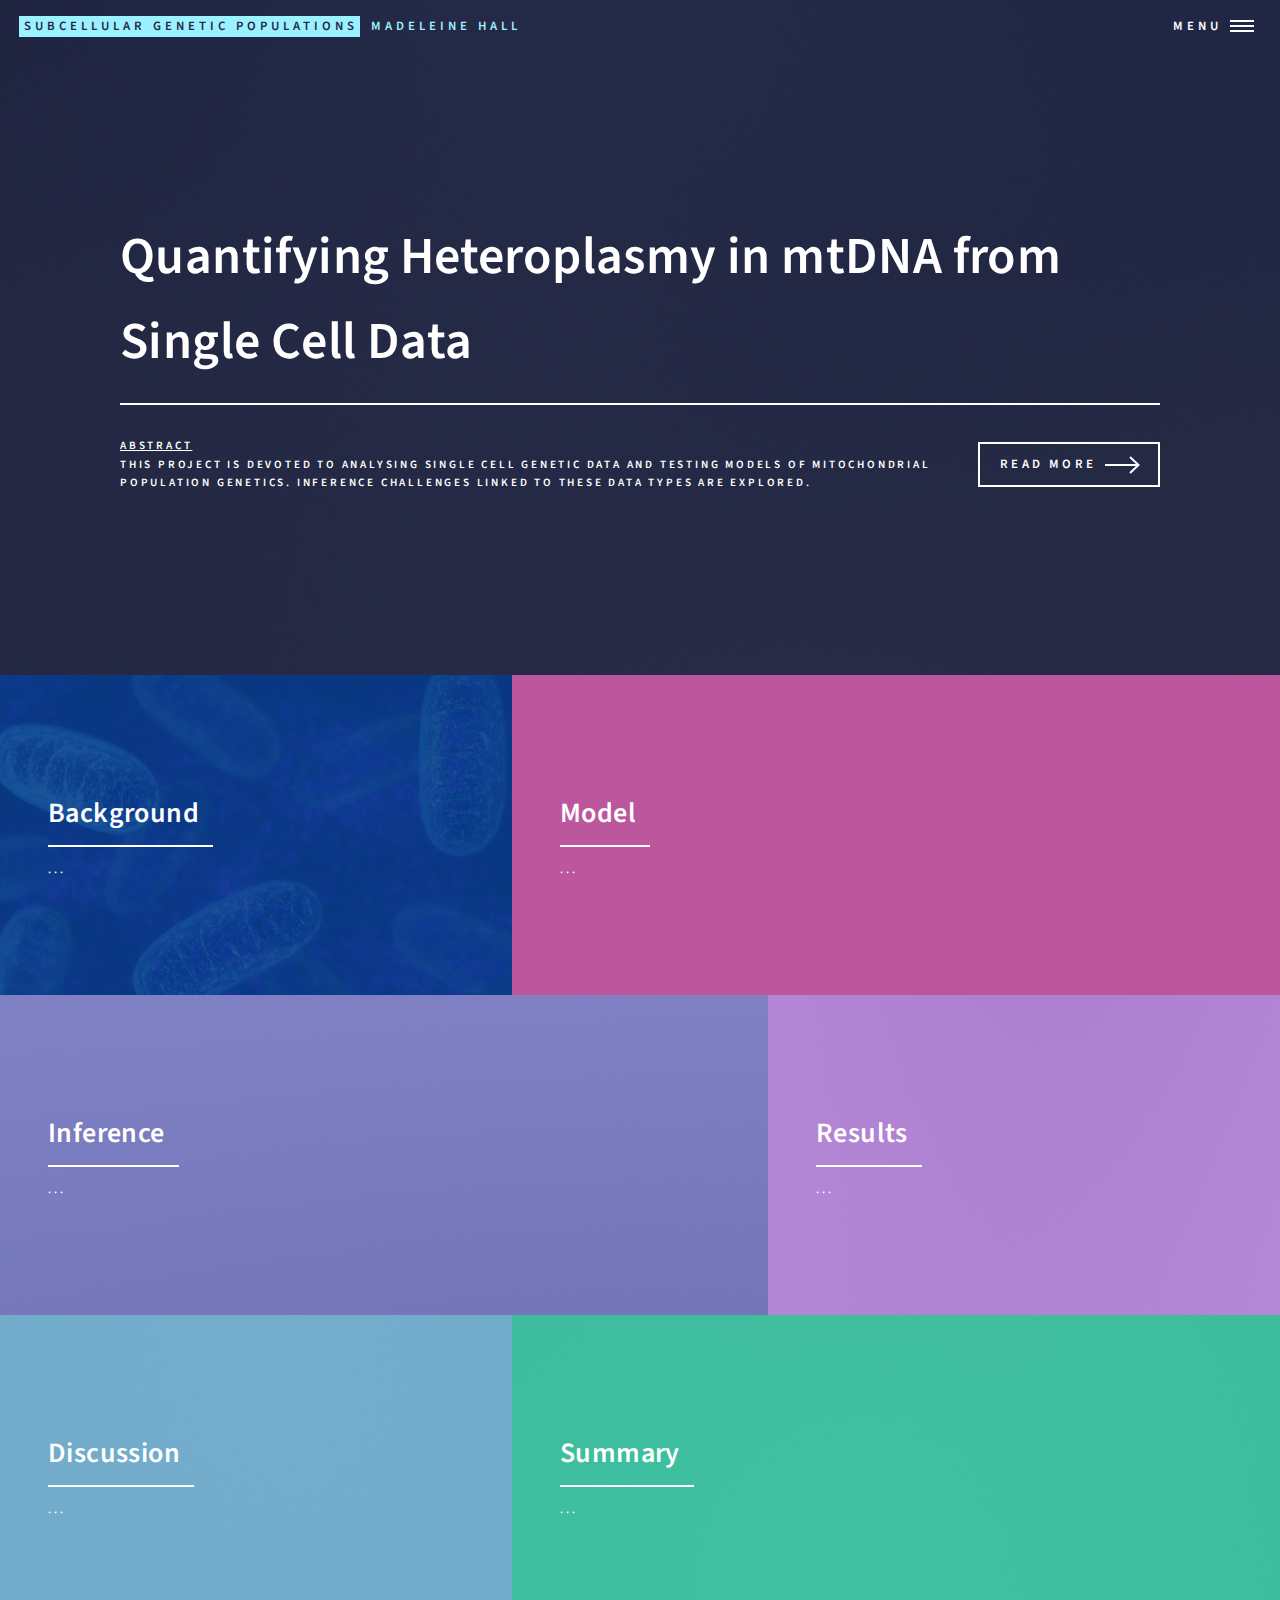
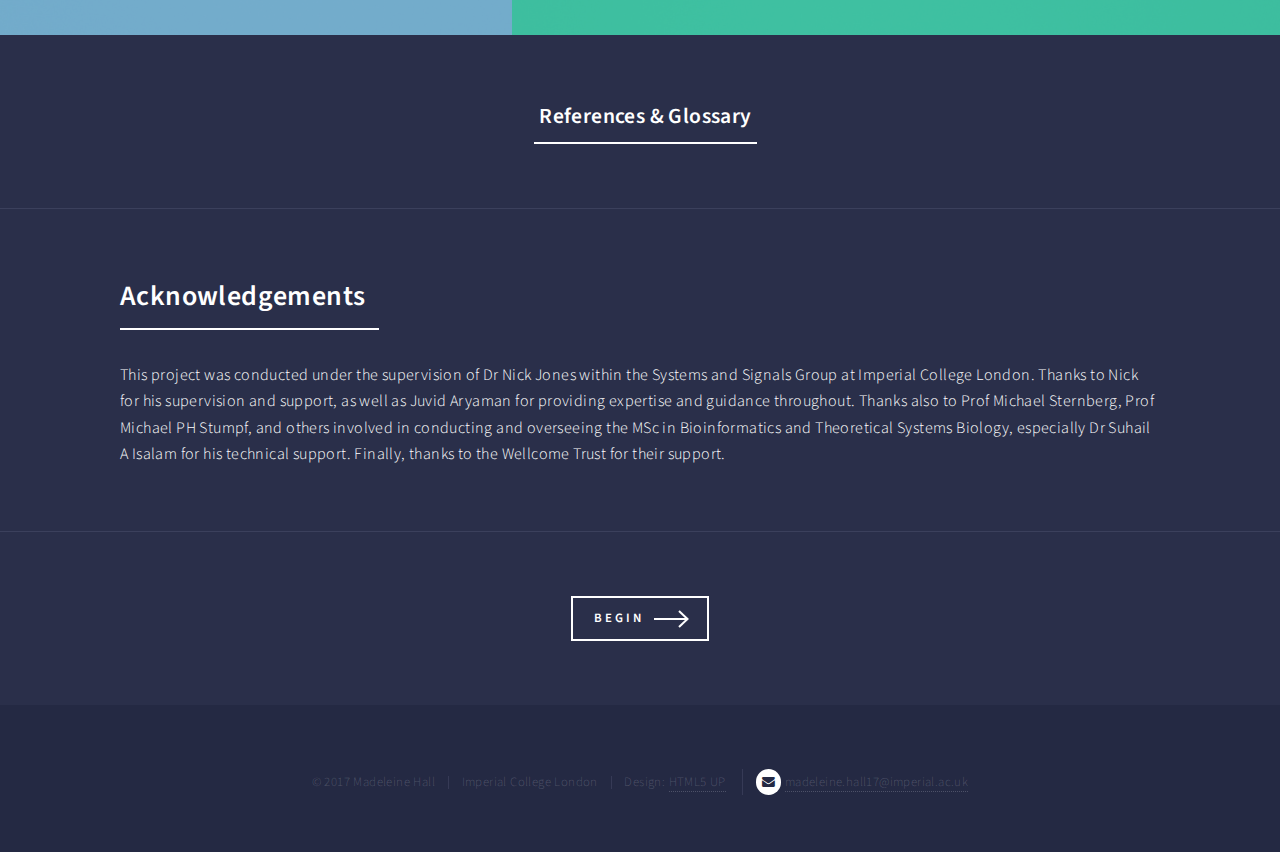
==== commit 01aabdc2: "refs" ====
--- a/index.html
+++ b/index.html
@@ -13,6 +13,8 @@
 		<link rel="stylesheet" href="assets/css/main.css" />
 		<!--[if lte IE 9]><link rel="stylesheet" href="assets/css/ie9.css" /><![endif]-->
 		<!--[if lte IE 8]><link rel="stylesheet" href="assets/css/ie8.css" /><![endif]-->
+		<link rel="shortcut icon" href="favicon.ico" type="image/x-icon">
+		<link rel="icon" href="favicon.ico" type="image/x-icon">
 	</head>
 	<body>
 
@@ -50,12 +52,12 @@
 						<div class="inner">
 
 							<header class="major">
-								<h1>Quantifying heteroplasmy in mtDNA from single cell data</h1>
+								<h1>Quantifying Heteroplasmy in mtDNA from Single Cell Data</h1>
 
 							</header>
 							<div class="content">
-								<p> <u>Abstract</u> <br /> This project will be devoted to analysing single cell genetic data and testing models of
-mitochondrial population genetics. I will explore inference challenges linked to these data types.<br />
+								<p> <u>Abstract</u> <br /> This project is devoted to analysing single cell genetic data and testing models of
+mitochondrial population genetics. Inference challenges linked to these data types are explored.<br />
 </p>
 								<ul class="actions">
 									<li><a href="#one" class="button next scrolly">Read More</a></li>
@@ -80,7 +82,7 @@
 								</article>
 								<article>
 									<span class="image">
-										<img src="images/pic02.jpg" alt="" />
+										<img src="images/hmm_noback.png" alt="" />
 									</span>
 									<header class="major">
 										<h3><a href="model.html" class="link">Model</a></h3>
@@ -132,7 +134,7 @@
 									<ul class="actions">
 										<center>
 											<header class="major">
-												<h2><a href="references.html" class="link">References & Glossary</a></h2>
+												<h3><a href="references.html" class="link">References & Glossary</a></h3>
 											</header>
 										</center>
 									</ul>
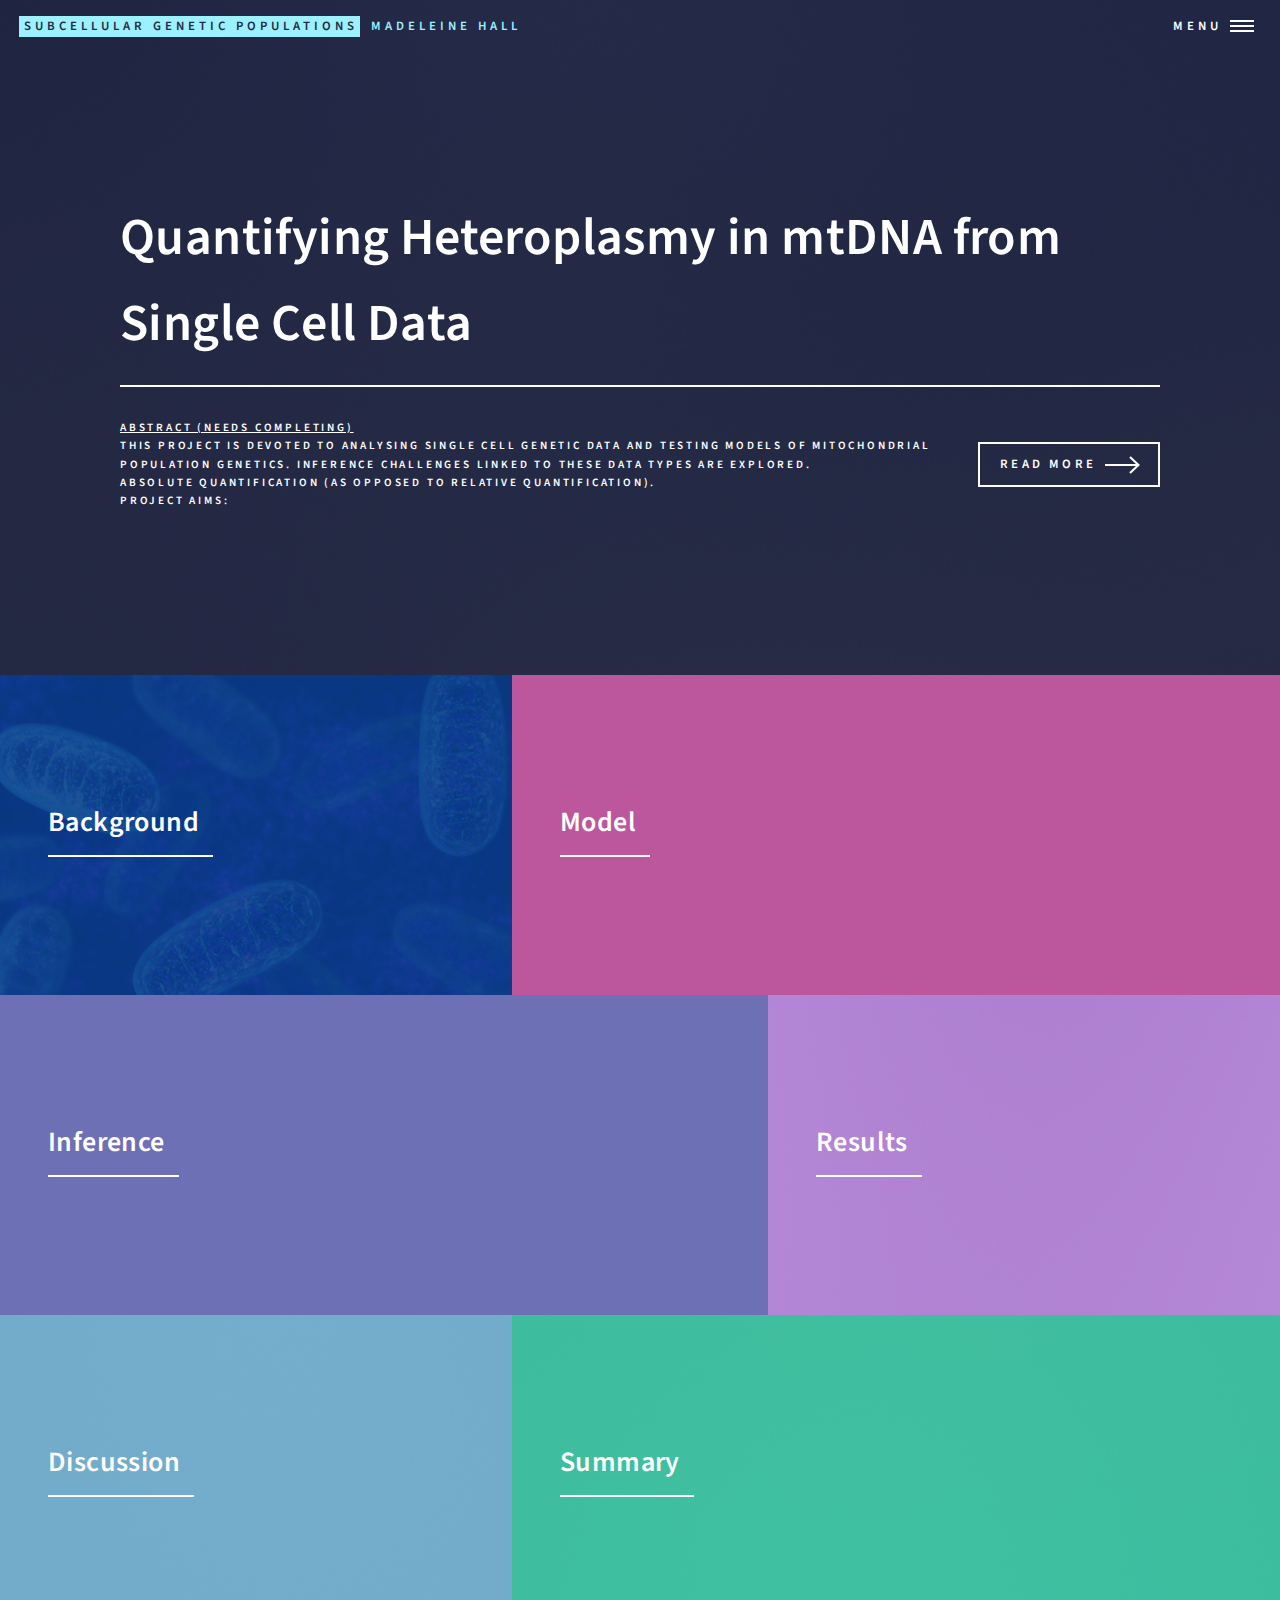
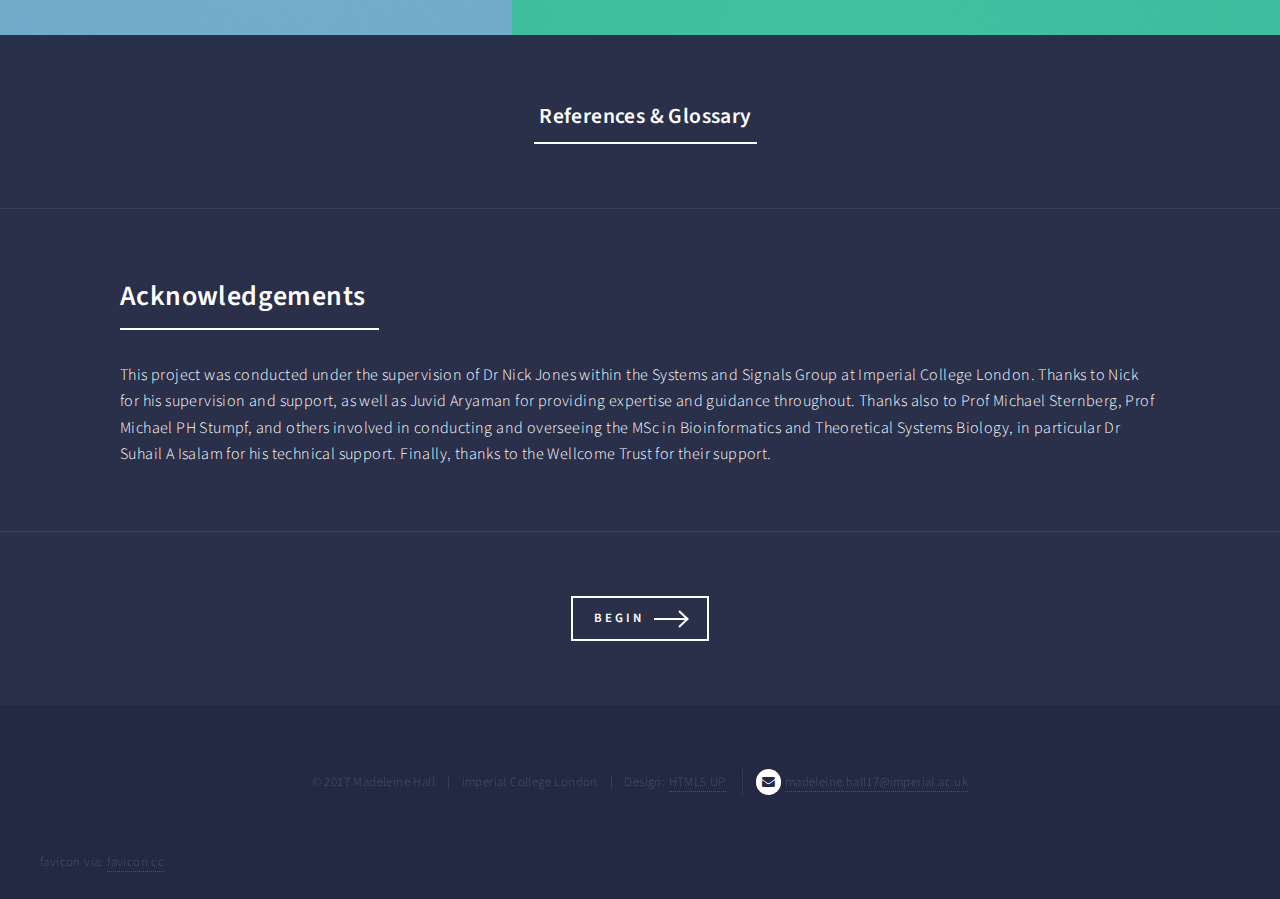
==== commit 6fa8b278: "updated index" ====
--- a/index.html
+++ b/index.html
@@ -56,8 +56,8 @@
 
 							</header>
 							<div class="content">
-								<p> <u>Abstract</u> <br /> This project is devoted to analysing single cell genetic data and testing models of
-mitochondrial population genetics. Inference challenges linked to these data types are explored.<br />
+								<p> <u>Abstract (NEEDS COMPLETING)</u> <br /> This project is devoted to analysing single cell genetic data and testing models of
+mitochondrial population genetics. Inference challenges linked to these data types are explored.<br /> Absolute quantification (as opposed to relative quantification).<br>Project aims:
 </p>
 								<ul class="actions">
 									<li><a href="#one" class="button next scrolly">Read More</a></li>
@@ -77,7 +77,7 @@
 									</span>
 									<header class="major">
 										<h3><a href="background.html" class="link">Background</a></h3>
-										<p>...</p>
+										<!-- <p>...</p> -->
 									</header>
 								</article>
 								<article>
@@ -86,16 +86,16 @@
 									</span>
 									<header class="major">
 										<h3><a href="model.html" class="link">Model</a></h3>
-										<p>...</p>
-									</header>
-								</article>
-								<article>
-									<span class="image">
-										<img src="images/pic03.jpg" alt="" />
+										<!-- <p>...</p> -->
+									</header>
+								</article>
+								<article>
+									<span class="image">
+										<img src="images/inference.png" alt="" />
 									</span>
 									<header class="major">
 										<h3><a href="inference.html" class="link">Inference</a></h3>
-										<p>...</p>
+										<!-- <p>...</p> -->
 									</header>
 								</article>
 								<article>
@@ -104,7 +104,7 @@
 									</span>
 									<header class="major">
 										<h3><a href="results.html" class="link">Results</a></h3>
-										<p>...</p>
+										<!-- <p>...</p> -->
 									</header>
 								</article>
 								<article>
@@ -113,7 +113,7 @@
 									</span>
 									<header class="major">
 										<h3><a href="discussion.html" class="link">Discussion</a></h3>
-										<p>...</p>
+										<!-- <p>...</p> -->
 									</header>
 								</article>
 								<article>
@@ -122,7 +122,7 @@
 									</span>
 									<header class="major">
 										<h3><a href="summary.html" class="link">Summary</a></h3>
-										<p>...</p>
+										<!-- <p>...</p> -->
 									</header>
 								</article>
 							</section>
@@ -148,7 +148,7 @@
 									<header class="major">
 										<h2>Acknowledgements</h2>
 									</header>
-									<p>This project was conducted under the supervision of Dr Nick Jones within the Systems and Signals Group at Imperial College London. Thanks to Nick for his supervision and support, as well as Juvid Aryaman for providing expertise and guidance throughout. Thanks also to Prof Michael Sternberg, Prof Michael PH Stumpf, and others involved in conducting and overseeing the MSc in Bioinformatics and Theoretical Systems Biology, especially Dr Suhail A Isalam for his technical support. Finally, thanks to the Wellcome Trust for their support.</p>
+									<p>This project was conducted under the supervision of Dr Nick Jones within the Systems and Signals Group at Imperial College London. Thanks to Nick for his supervision and support, as well as Juvid Aryaman for providing expertise and guidance throughout. Thanks also to Prof Michael Sternberg, Prof Michael PH Stumpf, and others involved in conducting and overseeing the MSc in Bioinformatics and Theoretical Systems Biology, in particular Dr Suhail A Isalam for his technical support. Finally, thanks to the Wellcome Trust for their support.</p>
 									<!-- <ul class="actions">
 										<li><a href="landing.html" class="button next">Get Started</a></li>
 									</ul> -->
@@ -239,10 +239,15 @@
 						</center>
 
 						</div>
+						<ul class="copyright">
+						<li style="margin-left: 40px">favicon via: <a href="https://www.favicon.cc/?action=icon&file_id=408787" target="_blank">favicon.cc</a></li>
+
+						</ul>
 
 					</footer>
 
 			</div>
+
 
 
 		<!-- Scripts -->
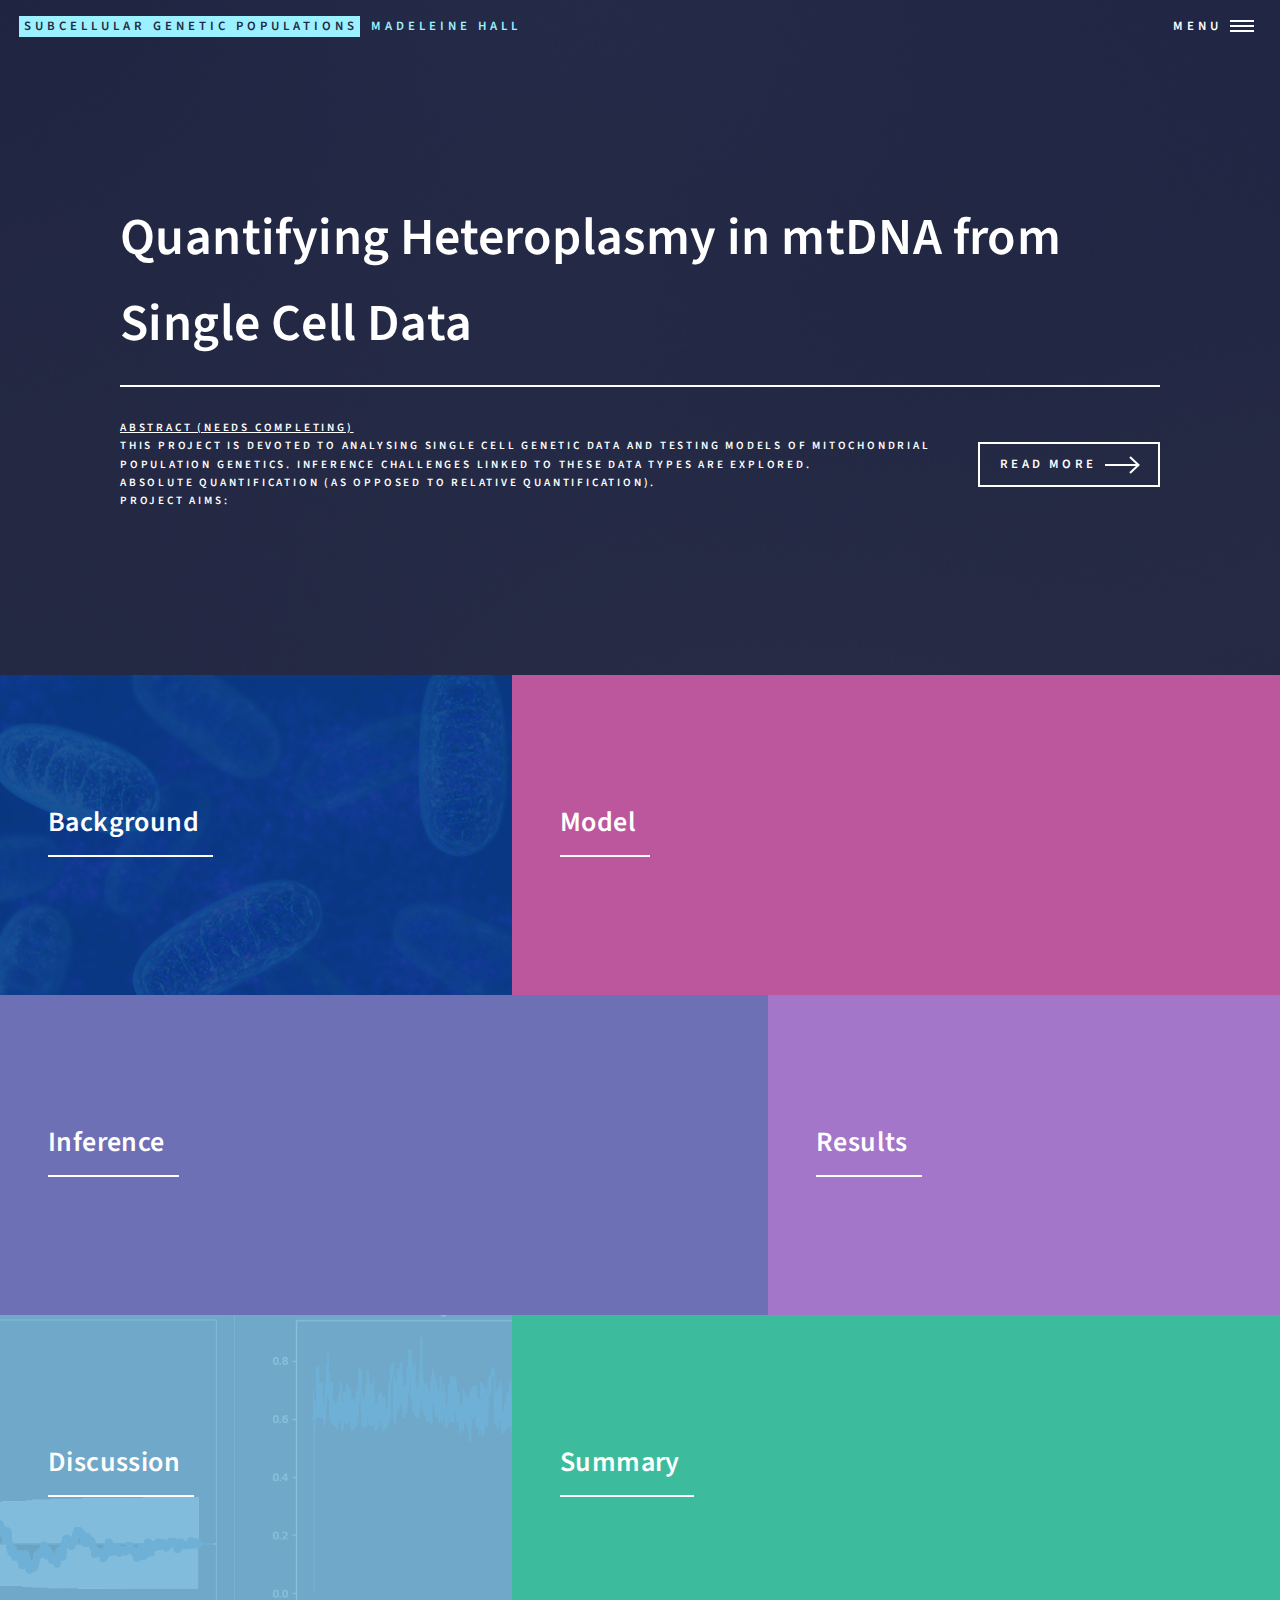
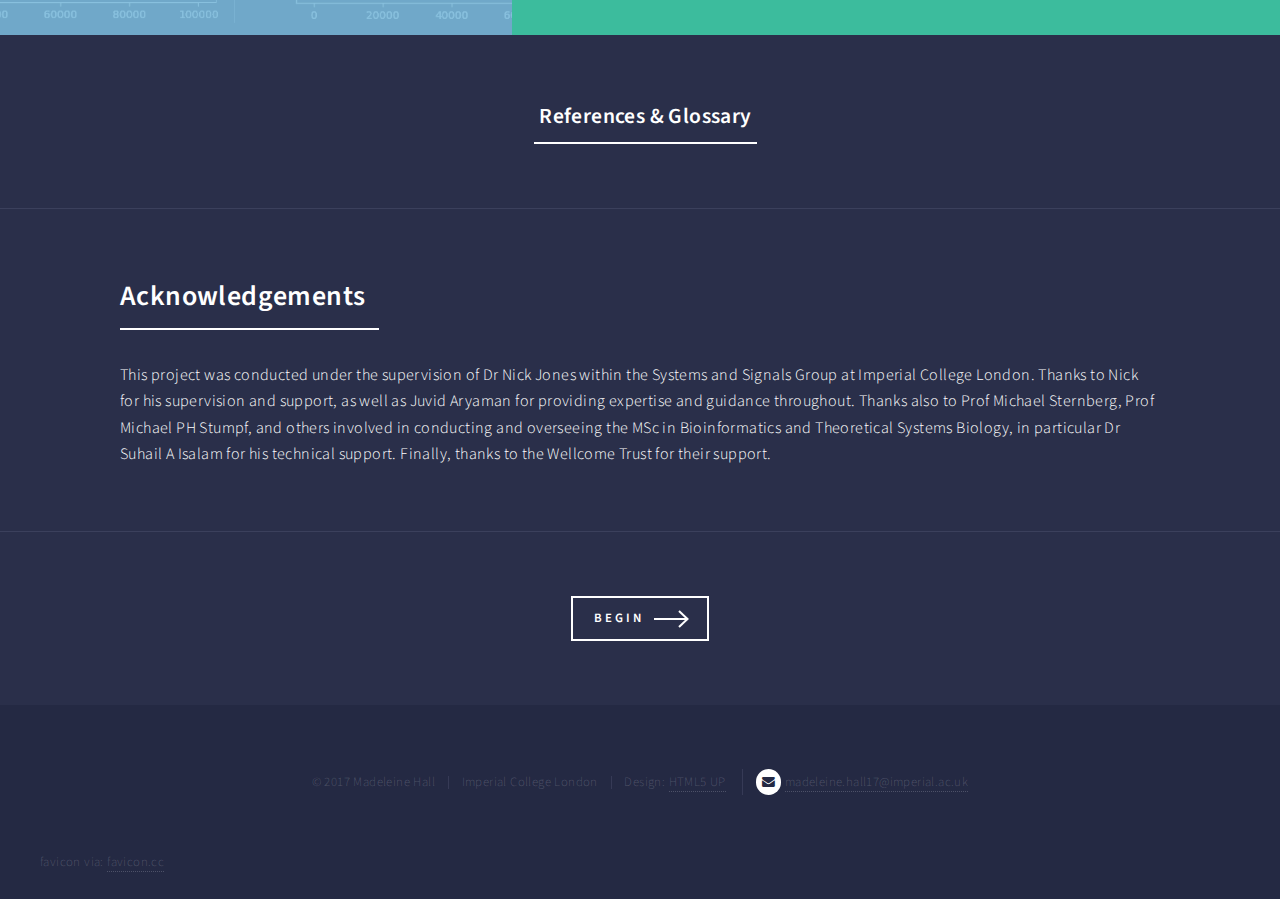
==== commit c16b6ebf: "mailto" ====
--- a/index.html
+++ b/index.html
@@ -100,7 +100,7 @@
 								</article>
 								<article>
 									<span class="image">
-										<img src="images/pic04.jpg" alt="" />
+										<img src="images/results.png" alt="" />
 									</span>
 									<header class="major">
 										<h3><a href="results.html" class="link">Results</a></h3>
@@ -109,7 +109,7 @@
 								</article>
 								<article>
 									<span class="image">
-										<img src="images/pic05.jpg" alt="" />
+										<img src="images/discussion.png" alt="" />
 									</span>
 									<header class="major">
 										<h3><a href="discussion.html" class="link">Discussion</a></h3>
@@ -118,7 +118,7 @@
 								</article>
 								<article>
 									<span class="image">
-										<img src="images/pic06.jpg" alt="" />
+										<img src="images/summary.jpg" alt="" />
 									</span>
 									<header class="major">
 										<h3><a href="summary.html" class="link">Summary</a></h3>
@@ -234,7 +234,7 @@
 							</ul> -->
 							<ul class="copyright">
 								<li>&copy; 2017 Madeleine Hall</li><li>Imperial College London</li><li>Design: <a href="https://html5up.net">HTML5 UP</a></li>
-								<li> <span class="icon alt fa-envelope"> </span> <a>madeleine.hall17@imperial.ac.uk</a>
+								<li> <span class="icon alt fa-envelope"> </span> <a href="mailto:madeleine.hall17@imperial.ac.uk">madeleine.hall17@imperial.ac.uk</a>
 							</ul>
 						</center>
 
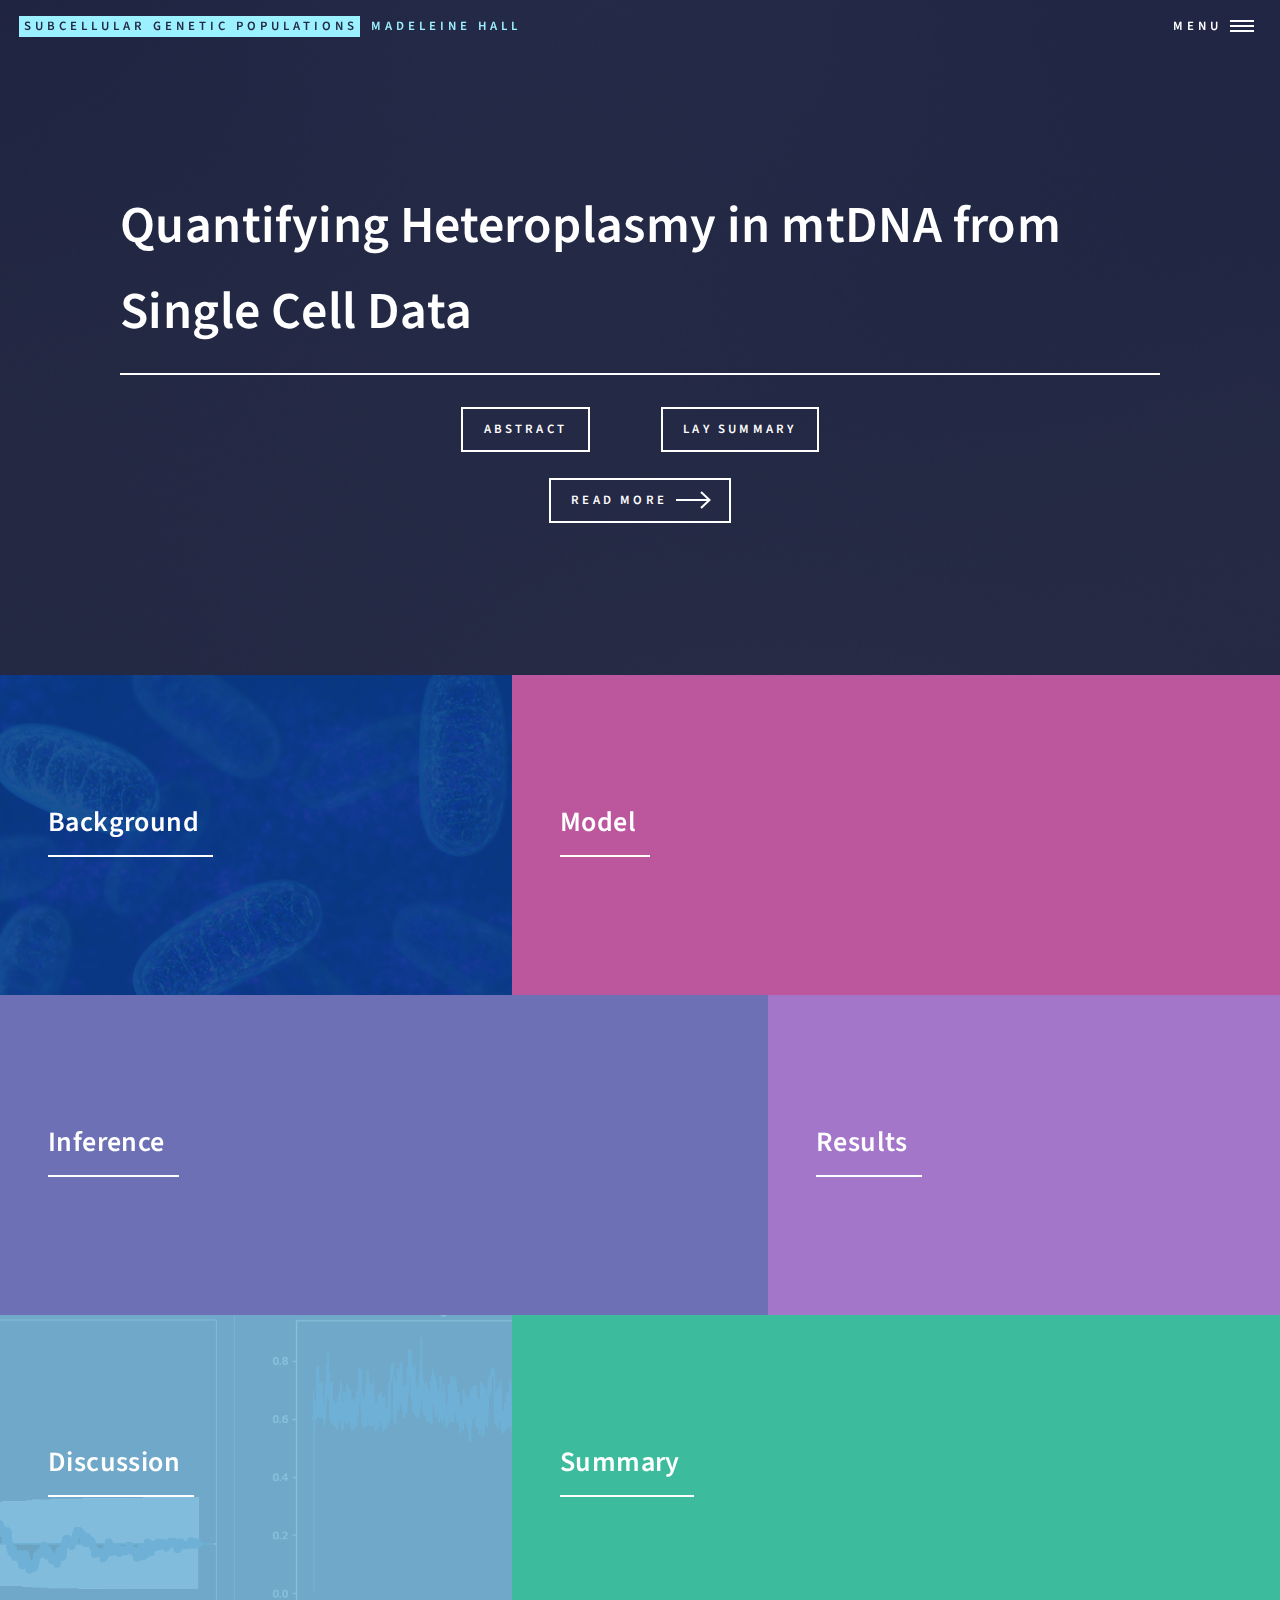
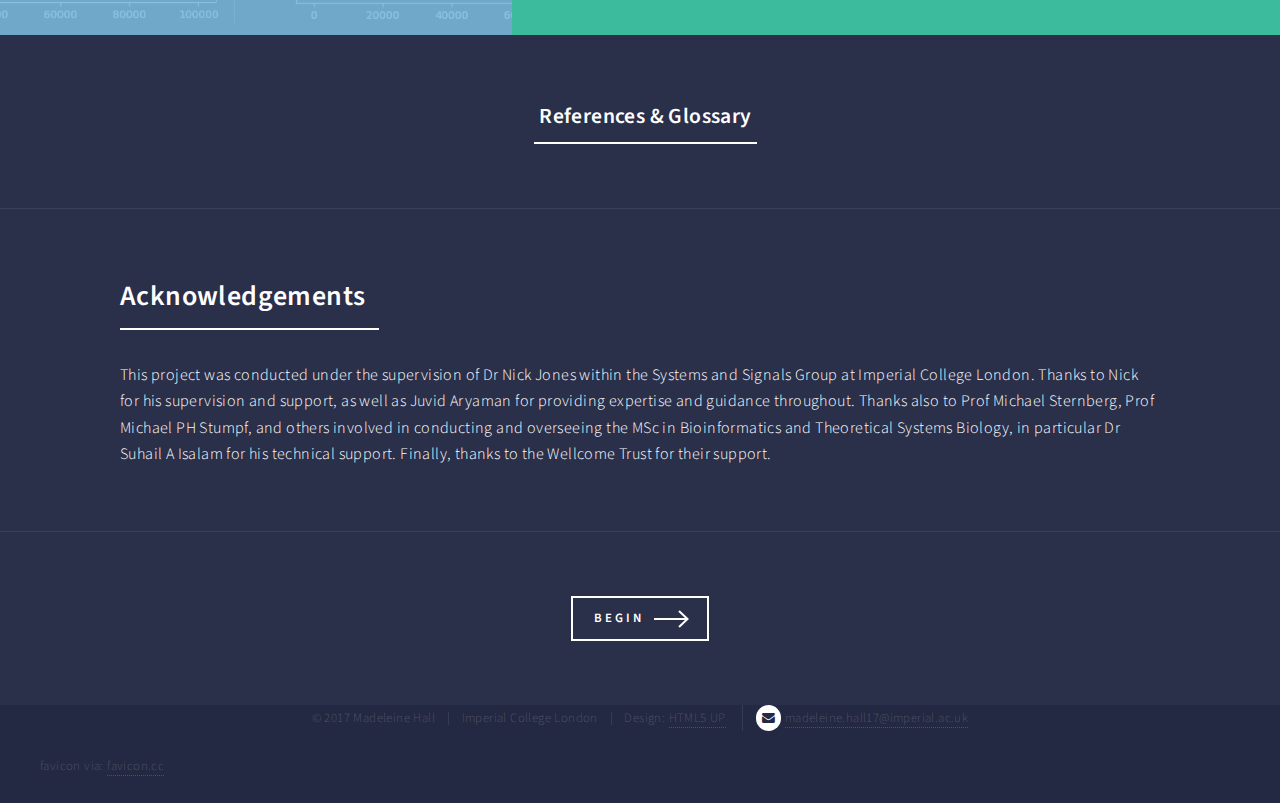
==== commit 1f8f41bd: "abs and lay sum" ====
--- a/index.html
+++ b/index.html
@@ -55,14 +55,41 @@
 								<h1>Quantifying Heteroplasmy in mtDNA from Single Cell Data</h1>
 
 							</header>
-							<div class="content">
-								<p> <u>Abstract (NEEDS COMPLETING)</u> <br /> This project is devoted to analysing single cell genetic data and testing models of
-mitochondrial population genetics. Inference challenges linked to these data types are explored.<br /> Absolute quantification (as opposed to relative quantification).<br>Project aims:
-</p>
+							<center>
+							<a href="#openModal1" class="button">Abstract</a>
+
+							<div id="openModal1" class="modalDialog">
+							<div>
+							    <a href="#close" title="Close" class="close">x</a>
+							    <h2>Abstract</h2>
+									<p>Absolute quantification of mtDNA is an important task in the study of health conditions related to mtDNA heteroplasmy. This absolute quantification can be carried out through applying Bayesian inference methods to qPCR fluorescence data. There is also scope for absolute quantification through analysis of scRNAseq data. The qPCR process is described by a binomial branching process that gives rise to a Hidden Markov Model. The Metropolis Hastings (MH) algorithm (a Markov Chain Monte Carlo method) is implemented on qPCR single cell experimental data in order to infer parameters given by the model. Additionally, we investigate the use of a variation of MH, the Adaptive Metropolis algorithm. Inference results are compared between these two algorithms, combined with comparisons of various execution times. Our discussion analyses the Markov chains, and suggests further avenues for exploration, including the application of these methods to other forms of data e.g. data from ddPCR.
+	</p>
+							</div>
+							</div>
+                            &nbsp;&nbsp;&nbsp;&nbsp;    &nbsp;&nbsp;&nbsp;&nbsp;    &nbsp;&nbsp;&nbsp;&nbsp;    &nbsp;&nbsp;&nbsp;&nbsp;
+							<a href="#openModal2" class="button">Lay Summary</a>
+
+							  <div id="openModal2" class="modalDialog">
+							<div>
+							    <a href="#close" title="Close" class="close">x</a>
+							    <h2>Lay Summary</h2>
+
+							    <p>Mitochondrial DNA (mtDNA) makes up only a small portion of the total DNA in a eukaryotic cell. However, due to its relatively high mutation rate, it has significant implications for ageing and health issues. Many medical conditions are associated with changes in the structure of mitochondrial DNA, including cancers and Parkinson’s disease. Analysing the quantity of mutant mtDNA present in single cells (termed heteroplasmy) is a key step in tackling these health issues. We can determine this quantity by applying algorithms which guess randomly by jumping around a space, accepting guesses which are ‘likely’ given an appropriate dataset. The accepted guesses yield a probability distribution (the posterior) for the quantities we wish to infer.</p>
+							</div>
+						</div>
+					</center>
+					<br>
+						<div>
+							<center>
 								<ul class="actions">
 									<li><a href="#one" class="button next scrolly">Read More</a></li>
 								</ul>
+							</center>
 							</div>
+						</div>
+
+
+
 						</div>
 					</section>
 
@@ -258,6 +285,33 @@
 			<script src="assets/js/util.js"></script>
 			<!--[if lte IE 8]><script src="assets/js/ie/respond.min.js"></script><![endif]-->
 			<script src="assets/js/main.js"></script>
+			<script>
+			// Get the modal
+var modal = document.getElementById('myModal');
+
+// Get the button that opens the modal
+var btn = document.getElementById("myBtn");
+
+// Get the <span> element that closes the modal
+var span = document.getElementsByClassName("close")[0];
+
+// When the user clicks on the button, open the modal
+btn.onclick = function() {
+    modal.style.display = "block";
+}
+
+// When the user clicks on <span> (x), close the modal
+span.onclick = function() {
+    modal.style.display = "none";
+}
+
+// When the user clicks anywhere outside of the modal, close it
+window.onclick = function(event) {
+    if (event.target == modal) {
+        modal.style.display = "none";
+    }
+}
+			</script>
 
 
 	</body>
--- a/assets/css/main.css
+++ b/assets/css/main.css
@@ -3989,3 +3989,56 @@
 			opacity: 1;
 			visibility: visible;
 		}
+
+/*  */
+/*  */
+/*  */
+/*  */
+
+.modalDialog {
+
+        position: fixed;
+        top: 0;
+        right: 0;
+        bottom: 0;
+        left: 0;
+        background: rgba(0,0,0,0.8);
+        z-index: 99999999999999999999999999999;
+        opacity:0;
+        -webkit-transition: opacity 400ms ease-in;
+        -moz-transition: opacity 400ms ease-in;
+        transition: opacity 400ms ease-in;
+        pointer-events: none;
+    }
+
+    .modalDialog:target {
+
+        opacity:1;
+        pointer-events: auto;
+    }
+
+    .modalDialog > div {
+
+			background-color: rgb(47,53,80);
+			margin: 5% auto; /* 15% from the top and centered */
+			padding: 20px;
+			border: 1px solid #888;
+			width: 80%; /* Could be more or less, depending on screen size */
+    }
+
+		.close {
+		    color: #aaa;
+		    float: right;
+		    font-size: 28px;
+		    font-weight: bold;
+		}
+
+		.close:hover,
+		.close:focus {
+		    color: black;
+		    text-decoration: none;
+		    cursor: pointer;
+		}
+/*  */
+/*  */
+/*  */
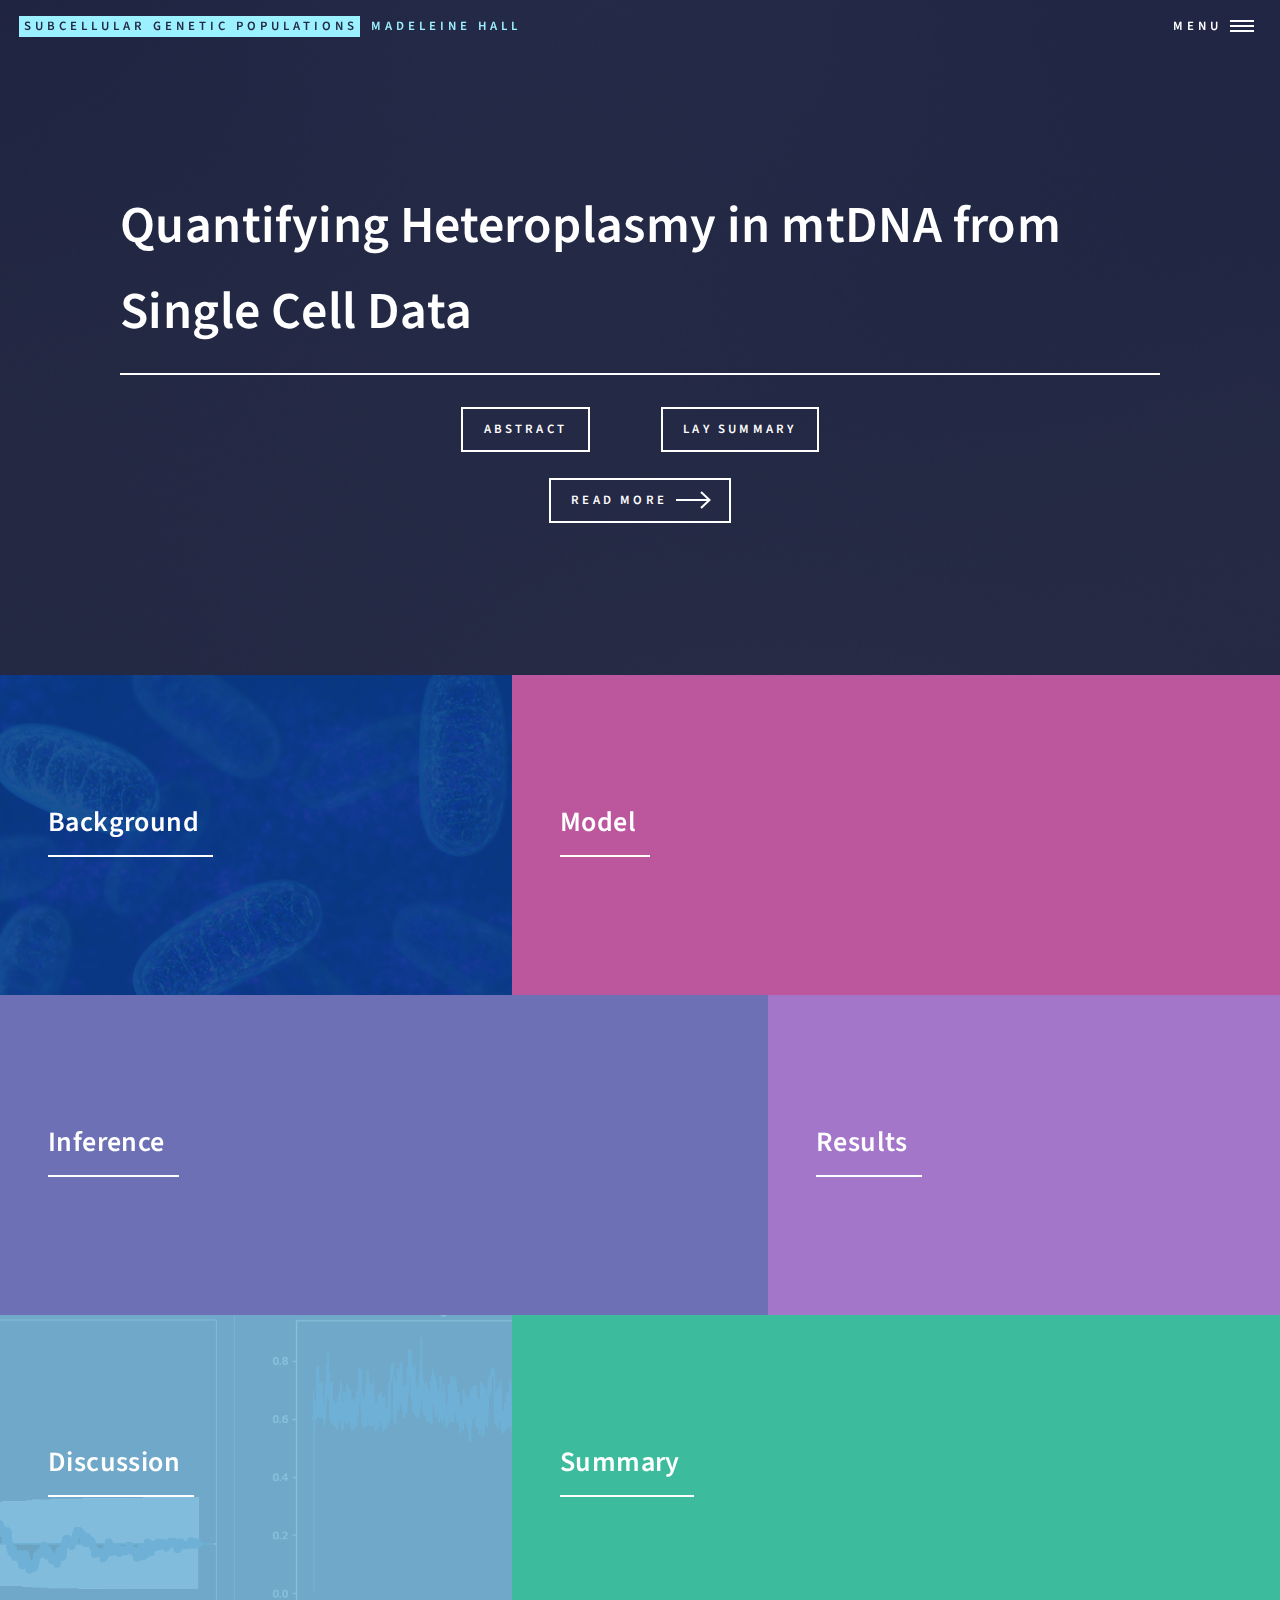
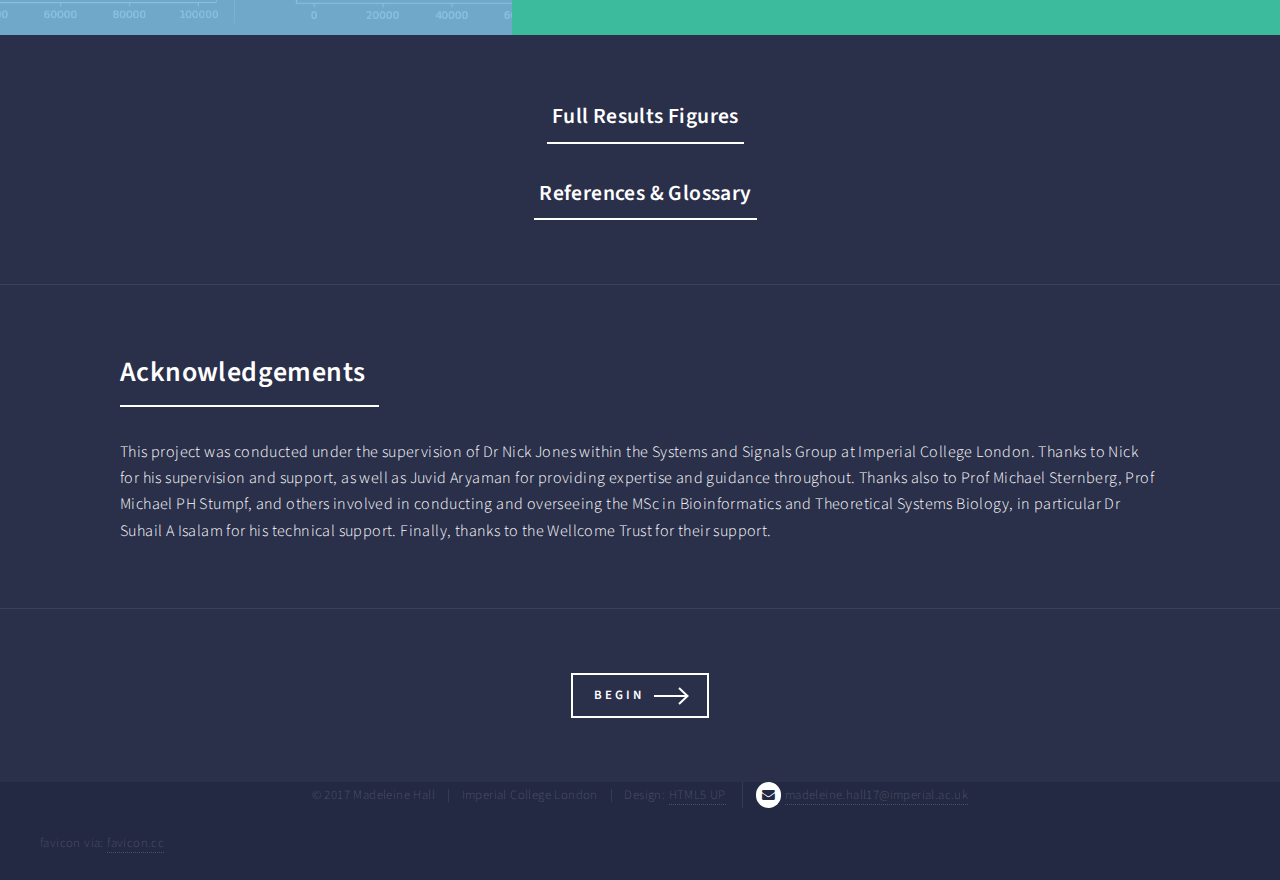
==== commit cdcd3a5f: "latest" ====
--- a/index.html
+++ b/index.html
@@ -40,6 +40,7 @@
 							<li><a href="discussion.html">Discussion</a></li>
 							<li><a href="summary.html">Summary</a></li>
 							<li><a href="references.html">References & Glossary</a></li>
+							<li><a href="figures.html">Full Results Figures</a></li>
 						</ul>
 						<ul class="actions vertical">
 							<li><a href="#" class="button special fit">Read More</a></li>
@@ -73,8 +74,8 @@
 							<div>
 							    <a href="#close" title="Close" class="close">x</a>
 							    <h2>Lay Summary</h2>
-
-							    <p>Mitochondrial DNA (mtDNA) makes up only a small portion of the total DNA in a eukaryotic cell. However, due to its relatively high mutation rate, it has significant implications for ageing and health issues. Many medical conditions are associated with changes in the structure of mitochondrial DNA, including cancers and Parkinson’s disease. Analysing the quantity of mutant mtDNA present in single cells (termed heteroplasmy) is a key step in tackling these health issues. We can determine this quantity by applying algorithms which guess randomly by jumping around a space, accepting guesses which are ‘likely’ given an appropriate dataset. The accepted guesses yield a probability distribution (the posterior) for the quantities we wish to infer.</p>
+<p>Mitochondrial DNA (mtDNA) makes up only a small portion of the total DNA in a eukaryotic cell. However, due to its relatively high mutation rate, it has significant implications for ageing and health issues. Many medical conditions are associated with changes in the structure of mitochondrial DNA, including cancers and Parkinson’s disease. Analysing the quantity of mutant mtDNA present in single cells (termed heteroplasmy) is a key step in tackling these health issues. Reliable measurements need to be taken in order to understand how heteroplasmy changes with time. A challenge arises from the fact that measurement processes are intrinsically noisy – a variety of different heteroplasmic states could give rise to identical measurements and data. We can attempt to infer the absolute quantity of mutant mtDNA by building a mathematical model of the measurement process itself. We can determine this quantity by applying algorithms which guess randomly by shifting around an initial guess, accepting those which are ‘likely’ given an appropriate dataset. The accepted guesses yield a probability distribution (the posterior) for the quantities we wish to infer.</p>
+
 							</div>
 						</div>
 					</center>
@@ -160,6 +161,9 @@
 								<div class="inner">
 									<ul class="actions">
 										<center>
+											<header class="major">
+												<h3><a href="figures.html" class="link">Full Results Figures</a></h3>
+											</header>
 											<header class="major">
 												<h3><a href="references.html" class="link">References & Glossary</a></h3>
 											</header>
--- a/assets/css/main.css
+++ b/assets/css/main.css
@@ -3992,6 +3992,9 @@
 
 /*  */
 /*  */
+
+
+
 /*  */
 /*  */
 
@@ -4041,4 +4044,17 @@
 		}
 /*  */
 /*  */
+/* Three image containers (use 25% for four, and 50% for two, etc) */
+.column {
+  float: left;
+  width: 33.33%;
+  padding: 5px;
+}
+
+/* Clear floats after image containers */
+.row::after {
+  content: "";
+  clear: both;
+  display: table;
+}
 /*  */
